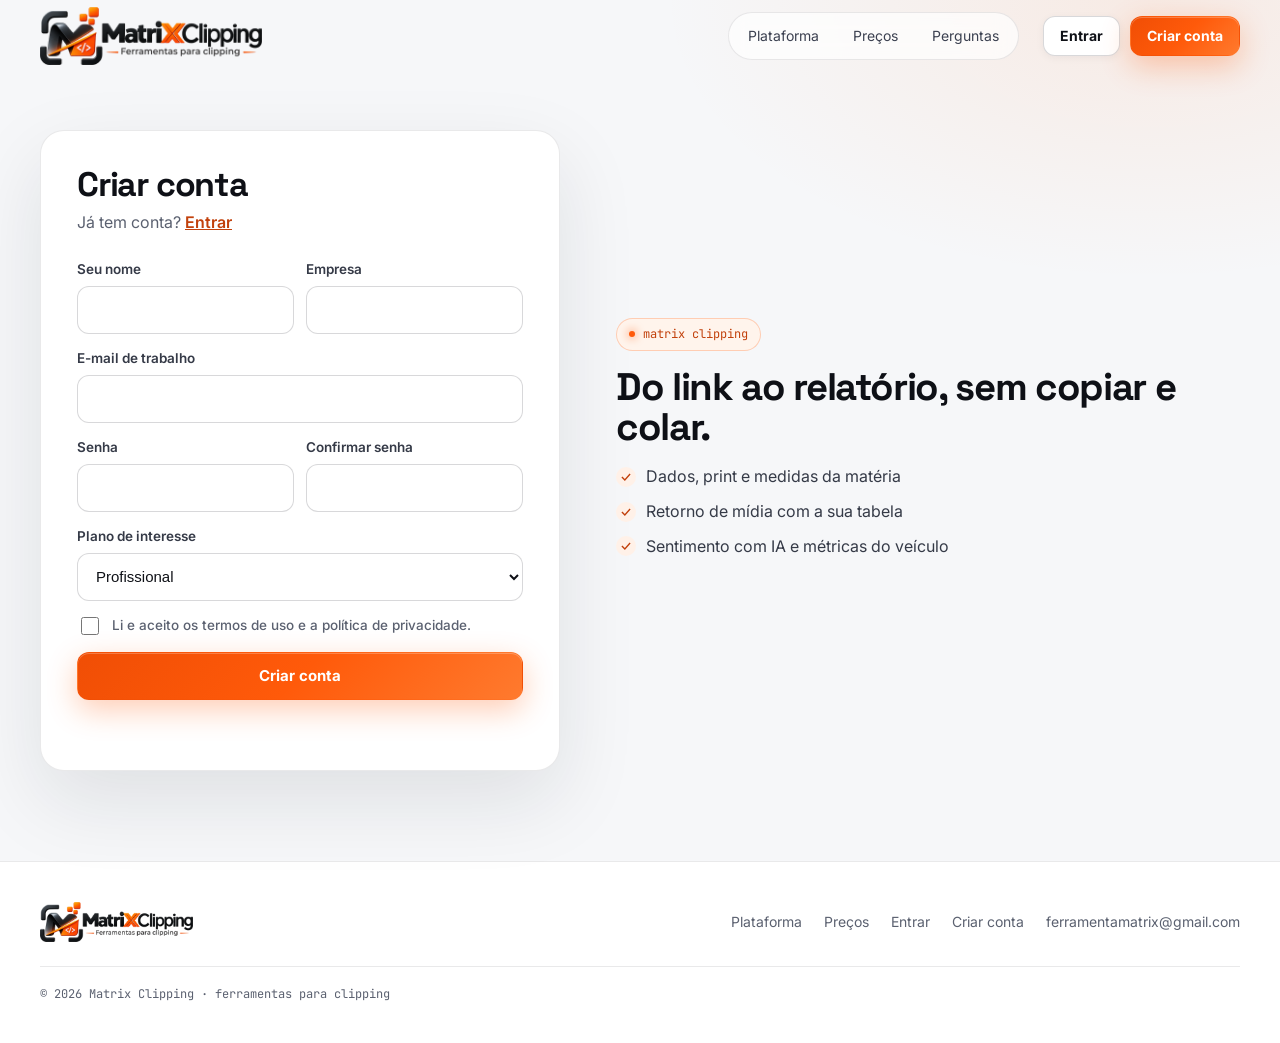
==== cadastro/index.html @ 1a12e732 "Add files via upload" ====
<!DOCTYPE html>
<html lang="pt-BR">
<head>
<meta charset="utf-8">
<meta name="viewport" content="width=device-width, initial-scale=1">
<title>Criar conta | Matrix Clipping</title>
<meta name="description" content="Crie sua conta na Matrix Clipping.">
<link rel="canonical" href="https://matrixclipping.com.br/cadastro/">
<meta name="theme-color" content="#ffffff">
<link rel="icon" href="../assets/img/favicon.ico" sizes="any">
<link rel="icon" href="../assets/img/favicon-32.png" type="image/png" sizes="32x32">
<link rel="apple-touch-icon" href="../assets/img/apple-touch-icon.png">
<meta property="og:type" content="website">
<meta property="og:locale" content="pt_BR">
<meta property="og:site_name" content="Matrix Clipping">
<meta property="og:title" content="Criar conta | Matrix Clipping">
<meta property="og:description" content="Crie sua conta na Matrix Clipping.">
<meta property="og:url" content="https://matrixclipping.com.br/cadastro/">
<meta property="og:image" content="https://matrixclipping.com.br/assets/img/icon-512.png">
<link rel="preconnect" href="https://fonts.googleapis.com">
<link rel="preconnect" href="https://fonts.gstatic.com" crossorigin>
<link href="https://fonts.googleapis.com/css2?family=Inter:wght@400;500;600;700&family=JetBrains+Mono:wght@400;700&family=Space+Grotesk:wght@400;500;700&display=swap" rel="stylesheet">
<link rel="stylesheet" href="../assets/css/main.css">
<meta name="robots" content="noindex">
</head>
<body class="auth-page">
<a class="skip-link" href="#conteudo">Ir para o conteúdo</a>
<header class="site-header">
  <div class="container header-inner">
    <a class="logo" href="../index.html" aria-label="Página inicial">
      <img src="../assets/img/logo.png" srcset="../assets/img/logo.png 1x, ../assets/img/logo@2x.png 2x" alt="Matrix Clipping, ferramentas para clipping" width="460" height="120">
    </a>
    <nav class="nav" aria-label="Principal">
      <a href="../index.html#plataforma">Plataforma</a>
      <a href="../precos/index.html">Preços</a>
      <a href="../index.html#perguntas">Perguntas</a>
    </nav>
    <div class="header-actions">
      <a class="btn btn-glass" href="../entrar/index.html">Entrar</a>
      <a class="btn btn-primary" href="../cadastro/index.html">Criar conta</a>
      <button class="menu-toggle" id="menuToggle" type="button" aria-label="Abrir menu" aria-expanded="false" aria-controls="mobileNav">
        <svg width="18" height="18" viewBox="0 0 20 20" aria-hidden="true"><path d="M3 5h14M3 10h14M3 15h14" stroke="currentColor" stroke-width="2" stroke-linecap="round"/></svg>
      </button>
    </div>
  </div>
  <nav class="mobile-nav" id="mobileNav" aria-label="Menu móvel" hidden>
    <a href="../index.html#plataforma">Plataforma</a>
    <a href="../precos/index.html">Preços</a>
    <a href="../index.html#perguntas">Perguntas</a>
    <a href="../entrar/index.html">Entrar</a>
  </nav>
</header>

<main id="conteudo" class="auth">
  <div class="container auth-grid">
    <section class="auth-card" aria-labelledby="cadTitle">
      <h1 id="cadTitle">Criar conta</h1>
      <p class="auth-sub">Já tem conta? <a href="../entrar/index.html">Entrar</a></p>
      <form class="form" id="signupForm" novalidate>
        <div class="form-row">
          <label>Seu nome<input name="nome" autocomplete="name" required></label>
          <label>Empresa<input name="empresa" autocomplete="organization" required></label>
        </div>
        <label>E-mail de trabalho<input name="email" type="email" autocomplete="email" required></label>
        <div class="form-row">
          <label>Senha<input name="senha" type="password" autocomplete="new-password" minlength="8" required></label>
          <label>Confirmar senha<input name="senha2" type="password" autocomplete="new-password" minlength="8" required></label>
        </div>
        <label>Plano de interesse
          <select name="plano">
            <option value="essencial">Essencial</option>
            <option value="profissional" selected>Profissional</option>
            <option value="agencia">Agência</option>
          </select>
        </label>
        <label class="check"><input type="checkbox" name="aceite" required> <span>Li e aceito os termos de uso e a política de privacidade.</span></label>
        <button class="btn btn-primary btn-block" type="submit">Criar conta</button>
        <p class="form-msg" id="signupMsg" role="status" aria-live="polite"></p>
      </form>
    </section>
    <aside class="auth-side">
      <span class="tag">matrix clipping</span>
      <h2>Do link ao relatório, sem copiar e colar.</h2>
      <ul class="ticks">
        <li><svg width="16" height="16" viewBox="0 0 24 24" fill="none" stroke="currentColor" stroke-width="2.4" aria-hidden="true"><path d="m5 12 5 5 9-10"/></svg> Dados, print e medidas da matéria</li>
        <li><svg width="16" height="16" viewBox="0 0 24 24" fill="none" stroke="currentColor" stroke-width="2.4" aria-hidden="true"><path d="m5 12 5 5 9-10"/></svg> Retorno de mídia com a sua tabela</li>
        <li><svg width="16" height="16" viewBox="0 0 24 24" fill="none" stroke="currentColor" stroke-width="2.4" aria-hidden="true"><path d="m5 12 5 5 9-10"/></svg> Sentimento com IA e métricas do veículo</li>
      </ul>
    </aside>
  </div>
</main>
<footer class="site-footer">
  <div class="container">
    <div class="footer-row">
      <a class="logo" href="../index.html" aria-label="Página inicial">
        <img src="../assets/img/logo.png" srcset="../assets/img/logo.png 1x, ../assets/img/logo@2x.png 2x" alt="Matrix Clipping, ferramentas para clipping" width="460" height="120">
      </a>
      <nav class="footer-links" aria-label="Rodapé">
        <a href="../index.html#plataforma">Plataforma</a>
        <a href="../precos/index.html">Preços</a>
        <a href="../entrar/index.html">Entrar</a>
        <a href="../cadastro/index.html">Criar conta</a>
        <a data-email href="#">ferramentamatrix@gmail.com</a>
      </nav>
    </div>
    <div class="copy">© <span data-year>2026</span> Matrix Clipping · ferramentas para clipping</div>
  </div>
</footer>
<script src="../assets/js/config.js"></script>
<script src="../assets/js/main.js"></script>
<script src="../assets/js/auth.js"></script>
</body>
</html>
---- assets/css/main.css ----
/* =========================================================
   MATRIX CLIPPING — ESTILO (v3: tecnológico, 3D, movimento)
   Cores da marca em :root.
   ========================================================= */

:root {
  --brand: #ff5a0a;                /* laranja do logo */
  --brand-2: #ff8a1f;
  --brand-ink: #c2410c;            /* laranja para texto pequeno (contraste) */
  --brand-glow: rgba(255, 90, 10, .30);
  --cyan: #38bdf8;
  --bg: #ffffff;
  --bg-2: #f6f7f9;
  --glass: rgba(15, 18, 30, .03);
  --glass-2: rgba(15, 18, 30, .06);
  --line: rgba(15, 18, 30, .09);
  --line-2: rgba(15, 18, 30, .16);
  --text: #0e1016;
  --muted: #5b6170;
  --ok: #059669;
  --bad: #dc2626;

  --r: 14px;
  --r-lg: 22px;
  --container: 1200px;

  --display: "Space Grotesk", Inter, system-ui, sans-serif;
  --body: Inter, system-ui, -apple-system, "Segoe UI", sans-serif;
  --mono: "JetBrains Mono", ui-monospace, SFMono-Regular, Menlo, Consolas, monospace;
}

*, *::before, *::after { box-sizing: border-box; }
html { scroll-behavior: smooth; scroll-padding-top: 76px; background: var(--bg); }
body { margin: 0; min-width: 320px; background: var(--bg); color: var(--text); font-family: var(--body); line-height: 1.55; -webkit-font-smoothing: antialiased; overflow-x: hidden; }
img, svg { display: block; max-width: 100%; }
a { color: inherit; }
button, input { font: inherit; }
button { cursor: pointer; }
.container { width: min(calc(100% - 40px), var(--container)); margin-inline: auto; }
.skip-link { position: absolute; left: 12px; top: -60px; z-index: 100; padding: 10px 14px; background: var(--brand); color: #fff; border-radius: 8px; }
.skip-link:focus { top: 12px; }
:focus-visible { outline: 2px solid var(--brand); outline-offset: 3px; }
.sr-only { position: absolute; width: 1px; height: 1px; overflow: hidden; clip: rect(0 0 0 0); white-space: nowrap; }

h1, h2, h3 { margin: 0; font-family: var(--display); letter-spacing: -.035em; line-height: 1.04; }
h2 { font-size: clamp(32px, 4vw, 52px); }
h3 { font-size: 20px; letter-spacing: -.02em; }
.grad { background: linear-gradient(90deg, #e8470a, var(--brand) 45%, var(--brand-2)); -webkit-background-clip: text; background-clip: text; color: transparent; }

.tag { display: inline-flex; align-items: center; gap: 8px; padding: 6px 12px; border: 1px solid rgba(255,90,10,.25); border-radius: 99px; background: #fff4ec; font-family: var(--mono); font-size: 12px; color: var(--brand-ink); }
.tag::before { content: ""; width: 6px; height: 6px; border-radius: 50%; background: var(--brand); box-shadow: 0 0 10px var(--brand); }

/* ---------- Botões ---------- */
.btn { position: relative; display: inline-flex; align-items: center; justify-content: center; gap: 8px; min-height: 48px; padding: 0 22px; border: 1px solid transparent; border-radius: 12px; font-weight: 700; font-size: 15px; text-decoration: none; white-space: nowrap; color: var(--text); transition: transform .2s, box-shadow .2s, background .2s; }
.btn:hover { transform: translateY(-2px); }
.btn-primary { color: #fff; background: linear-gradient(135deg, #f04e05, var(--brand) 50%, #ff7a2e); box-shadow: 0 10px 30px var(--brand-glow), inset 0 1px 0 rgba(255,255,255,.25); }
.btn-primary:hover { box-shadow: 0 14px 40px var(--brand-glow), inset 0 1px 0 rgba(255,255,255,.3); }
.btn-glass { background: #fff; border-color: var(--line-2); box-shadow: 0 2px 8px rgba(15,18,30,.05); }
.btn-glass:hover { border-color: var(--text); }
.btn-block { width: 100%; }

/* ---------- Cabeçalho ---------- */
.site-header { position: fixed; inset: 0 0 auto; z-index: 50; transition: background .3s, border-color .3s; border-bottom: 1px solid transparent; }
.site-header.scrolled { background: rgba(255, 255, 255, .82); backdrop-filter: blur(16px); border-color: var(--line); }
.header-inner { min-height: 72px; display: flex; align-items: center; gap: 24px; }
.logo { display: inline-flex; align-items: center; gap: 10px; text-decoration: none; }
.logo img { height: 58px; width: auto; }
.logo-text { font-family: var(--display); font-size: 19px; letter-spacing: -.03em; white-space: nowrap; }
.logo-text b { font-weight: 700; }
.logo-text span { font-weight: 400; color: var(--muted); }
.nav { display: flex; gap: 6px; margin-left: auto; padding: 5px; border: 1px solid var(--line); border-radius: 99px; background: rgba(255,255,255,.7); backdrop-filter: blur(10px); }
.nav a { padding: 7px 14px; border-radius: 99px; font-size: 14px; color: #3b4050; text-decoration: none; transition: background .2s, color .2s; }
.nav a:hover, .nav a[aria-current="page"] { background: var(--glass-2); color: var(--text); }
.header-actions { display: flex; gap: 10px; align-items: center; }
.header-actions .btn { min-height: 40px; padding: 0 16px; font-size: 14px; }
.menu-toggle { display: none; width: 42px; height: 42px; border: 1px solid var(--line-2); border-radius: 12px; background: #fff; color: var(--text); align-items: center; justify-content: center; }
.mobile-nav { display: none; }

/* ---------- Fundo animado ---------- */
.hero { position: relative; min-height: 100vh; padding: 128px 0 96px; overflow: hidden; isolation: isolate; }
#bgCanvas { position: absolute; inset: 0; z-index: -2; width: 100%; height: 100%; }
.glow { position: absolute; z-index: -3; border-radius: 50%; filter: blur(90px); opacity: .5; pointer-events: none; }
.glow-a { width: 520px; height: 520px; left: -120px; top: 10%; background: radial-gradient(circle, rgba(255,120,40,.35), transparent 70%); animation: drift 14s ease-in-out infinite alternate; }
.glow-b { width: 460px; height: 460px; right: -80px; top: 30%; background: radial-gradient(circle, rgba(56,189,248,.18), transparent 70%); animation: drift 18s ease-in-out infinite alternate-reverse; }
@keyframes drift { to { transform: translate(60px, -40px) scale(1.1); } }
.floor { position: absolute; z-index: -1; left: -50%; right: -50%; bottom: -40%; height: 80%; perspective: 600px; pointer-events: none; }
.floor::before { content: ""; position: absolute; inset: 0; transform: rotateX(72deg); transform-origin: bottom; background-image: linear-gradient(rgba(255,90,10,.22) 1px, transparent 1px), linear-gradient(90deg, rgba(255,90,10,.16) 1px, transparent 1px); background-size: 64px 64px; animation: floor 3.5s linear infinite; mask-image: linear-gradient(to top, #000 10%, transparent 75%); }
@keyframes floor { to { background-position: 0 64px; } }

/* ---------- Hero ---------- */
.hero-grid { display: grid; grid-template-columns: 1.08fr .92fr; gap: 56px; align-items: center; }
.pitch h1 { margin: 20px 0 18px; font-size: clamp(42px, 5.6vw, 76px); }
.pitch .sub { margin: 0 0 30px; max-width: 520px; color: var(--muted); font-size: 18px; }
.probe-form { position: relative; display: flex; gap: 8px; padding: 8px; border-radius: 18px; background: #fff; border: 1px solid var(--line-2); box-shadow: 0 24px 60px rgba(20,25,40,.12); }
.probe-form::before { content: ""; position: absolute; inset: -1px; z-index: -1; border-radius: 19px; padding: 1px; background: conic-gradient(from var(--a, 0deg), transparent 0 70%, var(--brand) 80%, transparent 90%); -webkit-mask: linear-gradient(#000 0 0) content-box, linear-gradient(#000 0 0); -webkit-mask-composite: xor; mask-composite: exclude; animation: spin 4s linear infinite; }
@property --a { syntax: "<angle>"; initial-value: 0deg; inherits: false; }
@keyframes spin { to { --a: 360deg; } }
.probe-form input { flex: 1; min-width: 0; min-height: 54px; padding: 0 14px; border: 0; background: transparent; color: var(--text); font-family: var(--mono); font-size: 15px; outline: none; }
.probe-form input::placeholder { color: #9096a3; }
.probe-form .btn { min-height: 54px; padding: 0 26px; font-size: 16px; }
.probe-meta { display: flex; flex-wrap: wrap; gap: 8px 18px; margin-top: 14px; font-size: 13.5px; color: var(--muted); }
.probe-meta button { padding: 0; border: 0; background: none; color: var(--brand-ink); font-weight: 600; text-decoration: underline; text-underline-offset: 3px; }
.stats { display: flex; flex-wrap: wrap; gap: 28px; margin-top: 34px; }
.stats div { font-family: var(--mono); font-size: 12px; color: var(--muted); }
.stats b { display: block; font-family: var(--display); font-size: 26px; color: var(--text); letter-spacing: -.02em; }
.demo-cta { display: none; flex-wrap: wrap; gap: 10px; margin-top: 18px; }
.demo-cta.show { display: flex; animation: rise .5s ease both; }

/* ---------- Painel 3D (scanner) ---------- */
.stage { position: relative; perspective: 1400px; }
.scanner { position: relative; transform-style: preserve-3d; transform: rotateY(14deg) rotateX(6deg); transition: transform .25s ease-out; border-radius: var(--r-lg); background: linear-gradient(160deg, #ffffff, #f6f7fa); border: 1px solid var(--line-2); box-shadow: 0 50px 110px rgba(20,25,40,.20), 0 10px 30px rgba(20,25,40,.08), -30px 30px 80px rgba(255,90,10,.14); }
.scanner::after { content: ""; position: absolute; inset: 0; border-radius: inherit; pointer-events: none; background: linear-gradient(115deg, rgba(255,255,255,.7), transparent 35%); opacity: .5; }
.scanner-bar { display: flex; align-items: center; gap: 12px; padding: 12px 16px; border-bottom: 1px solid var(--line); font-family: var(--mono); font-size: 12px; }
.dots { display: flex; gap: 6px; }
.dots i { width: 10px; height: 10px; border-radius: 50%; background: #dfe2e8; }
.dots i:first-child { background: var(--brand); }
.scanner-url { flex: 1; min-width: 0; padding: 6px 10px; border-radius: 8px; background: #f0f2f5; color: var(--muted); overflow: hidden; text-overflow: ellipsis; white-space: nowrap; }
.status { display: inline-flex; align-items: center; gap: 7px; color: var(--brand-ink); white-space: nowrap; }
.status .pulse { width: 8px; height: 8px; border-radius: 50%; background: var(--brand); box-shadow: 0 0 0 0 var(--brand-glow); animation: pulse 1.4s infinite; }
.status.done { color: var(--ok); }
.status.done .pulse { background: var(--ok); animation: none; box-shadow: 0 0 10px var(--ok); }
@keyframes pulse { 70% { box-shadow: 0 0 0 9px transparent; } 100% { box-shadow: 0 0 0 0 transparent; } }

.scanner-body { display: grid; grid-template-columns: 200px 1fr; gap: 18px; padding: 18px; transform-style: preserve-3d; }
.shot { position: relative; aspect-ratio: 3 / 4.2; border-radius: 10px; background: #f0f2f5; border: 1px solid var(--line); overflow: hidden; transform: translateZ(40px); box-shadow: 0 20px 40px rgba(20,25,40,.16); }
.shot-page { position: absolute; inset: 0; padding: 14px; opacity: 0; transition: opacity .6s; background: #ffffff; }
.shot.has-page .shot-page { opacity: 1; }
.shot-page i { display: block; height: 6px; margin-bottom: 6px; border-radius: 2px; background: #e2e4e9; }
.shot-page i.nav { height: 10px; background: #1b1d24; margin-bottom: 14px; }
.shot-page i.h { height: 10px; width: 92%; background: #1b1d24; }
.shot-page i.h2 { height: 10px; width: 70%; background: #1b1d24; margin-bottom: 12px; }
.shot-page i.img { height: 64px; background: linear-gradient(135deg, #d9d6cc, #c6c2b5); margin: 10px 0; }
.shot-page i.s { width: 75%; }
.shot-crop { position: absolute; left: 8px; right: 8px; top: 30px; bottom: 34px; border: 2px solid var(--brand); border-radius: 4px; box-shadow: 0 0 0 999px rgba(230,233,240,.6), 0 0 24px var(--brand-glow); opacity: 0; transform: scale(1.08); transition: opacity .4s, transform .5s cubic-bezier(.2,.8,.2,1); }
.shot.cropped .shot-crop { opacity: 1; transform: scale(1); }
.shot-crop span { position: absolute; right: -2px; bottom: -24px; padding: 3px 7px; border-radius: 4px; background: var(--brand); color: #fff; font-family: var(--mono); font-size: 10.5px; white-space: nowrap; }
.shot-beam { position: absolute; left: 0; right: 0; top: -20%; height: 18%; background: linear-gradient(to bottom, transparent, rgba(255,90,10,.18), rgba(255,110,30,.8) 50%, transparent 52%); filter: blur(.5px); animation: beam 2.2s ease-in-out infinite; }
.shot.scanning .shot-beam { animation-duration: .9s; }
.shot.cropped .shot-beam { display: none; }
@keyframes beam { 0% { top: -20%; } 100% { top: 105%; } }
.shot-wait { position: absolute; inset: 0; display: grid; place-content: center; justify-items: center; gap: 12px; font-family: var(--mono); font-size: 12px; color: var(--muted); }
.shot.has-page .shot-wait { display: none; }
.ring { width: 38px; height: 38px; border-radius: 50%; border: 2px solid rgba(15,18,30,.1); border-top-color: var(--brand); animation: turn 1s linear infinite; }
@keyframes turn { to { transform: rotate(360deg); } }

.data { margin: 0; display: grid; gap: 7px; align-content: start; transform: translateZ(20px); }
.row { display: grid; grid-template-columns: 112px 1fr; align-items: center; gap: 10px; min-height: 34px; padding: 6px 10px; border-radius: 9px; background: #f4f5f8; border: 1px solid transparent; transition: background .3s, border-color .3s; }
.row dt { font-family: var(--mono); font-size: 10.5px; letter-spacing: .04em; color: var(--muted); text-transform: uppercase; }
.row dd { margin: 0; min-width: 0; font-size: 13px; color: var(--text); overflow: hidden; }
.row.active { border-color: rgba(255,90,10,.55); background: #fff4ec; }
.row.filled dd { animation: rise .35s ease both; }
.row.tall dd { display: -webkit-box; -webkit-line-clamp: 2; -webkit-box-orient: vertical; line-height: 1.4; color: #4a5060; }
.row .val-strong { font-family: var(--display); font-weight: 700; font-size: 15px; }
.sk { display: block; height: 10px; width: 78%; border-radius: 4px; background: linear-gradient(90deg, rgba(15,18,30,.07) 25%, rgba(15,18,30,.15) 37%, rgba(15,18,30,.07) 63%); background-size: 400% 100%; animation: shimmer 1.6s ease infinite; }
.row:nth-child(2n) .sk { width: 58%; }
@keyframes shimmer { 0% { background-position: 100% 0; } 100% { background-position: 0 0; } }
.caret::after { content: "▍"; color: var(--brand); animation: blink .8s steps(1) infinite; }
@keyframes blink { 50% { opacity: 0; } }
.pill { display: inline-flex; align-items: center; gap: 6px; padding: 2px 9px; border-radius: 99px; font-family: var(--mono); font-size: 11.5px; font-weight: 700; text-transform: uppercase; }
.pill::before { content: ""; width: 6px; height: 6px; border-radius: 50%; background: currentColor; box-shadow: 0 0 8px currentColor; }
.pill.positivo { background: #e3f7ee; color: var(--ok); }
.pill.negativo { background: #fdecec; color: var(--bad); }
.pill.neutro { background: #eef0f3; color: #4b5563; }

.chip3d { position: absolute; z-index: 2; padding: 8px 12px; border-radius: 12px; border: 1px solid var(--line-2); background: rgba(255,255,255,.92); backdrop-filter: blur(10px); font-family: var(--mono); font-size: 12px; color: var(--text); box-shadow: 0 16px 40px rgba(20,25,40,.16); animation: bob 5s ease-in-out infinite; }
.chip3d b { color: var(--brand-ink); }
.chip-a { top: -18px; right: 8%; transform: translateZ(90px); }
.chip-b { bottom: 18%; left: -26px; transform: translateZ(110px); animation-delay: -1.5s; }
.chip-c { bottom: -16px; right: 18%; transform: translateZ(70px); animation-delay: -3s; }
@keyframes bob { 50% { translate: 0 -10px; } }
.demo-notice { margin: 18px 0 0; padding: 10px 14px; border-radius: 10px; border: 1px solid #ffd4bd; background: #fff4ec; color: #9a3412; font-size: 12.5px; }
.demo-notice[hidden] { display: none; }

@keyframes rise { from { opacity: 0; transform: translateY(8px); } to { opacity: 1; transform: none; } }

/* ---------- Seções ---------- */
.section { position: relative; padding: 110px 0; }
.section-head { display: flex; flex-wrap: wrap; align-items: end; justify-content: space-between; gap: 18px 40px; margin-bottom: 44px; }
.section-head h2 { margin-top: 14px; max-width: 680px; }
.section-head p { margin: 0; max-width: 380px; color: var(--muted); }

.reveal { opacity: 0; transform: translateY(26px); transition: opacity .7s ease, transform .7s cubic-bezier(.2,.8,.2,1); }
.reveal.in { opacity: 1; transform: none; }

/* Cartões com borda luminosa */
.cards { display: grid; grid-template-columns: repeat(4, 1fr); gap: 16px; }
.card { position: relative; padding: 26px 22px; border-radius: var(--r-lg); background: #fff; border: 1px solid var(--line); box-shadow: 0 10px 30px rgba(20,25,40,.05); overflow: hidden; transition: transform .3s, border-color .3s; }
.card:hover { transform: translateY(-6px); border-color: rgba(255,90,31,.5); }
.card::before { content: ""; position: absolute; inset: auto -40% -60% auto; width: 200px; height: 200px; border-radius: 50%; background: radial-gradient(circle, rgba(255,90,10,.14), transparent 70%); opacity: 0; transition: opacity .3s; }
.card:hover::before { opacity: 1; }
.card .ico { width: 44px; height: 44px; display: grid; place-items: center; border-radius: 12px; background: #fff4ec; border: 1px solid #ffd4bd; color: var(--brand-ink); margin-bottom: 18px; }
.card strong { display: block; font-family: var(--display); font-size: 19px; letter-spacing: -.02em; }
.card span { display: block; margin-top: 6px; color: var(--muted); font-size: 14px; }
.soon { margin-top: 18px; font-size: 14px; color: var(--muted); }
.soon b { color: var(--text); }

/* ---------- Preços ---------- */
.billing-toggle { display: inline-flex; padding: 4px; border: 1px solid var(--line-2); border-radius: 99px; background: var(--glass); }
.billing-toggle button { min-height: 38px; padding: 0 16px; border: 0; border-radius: 99px; background: transparent; color: var(--muted); font-weight: 700; font-size: 14px; }
.billing-toggle button[aria-pressed="true"] { background: var(--text); color: #fff; }
.billing-toggle .save { margin-left: 6px; color: var(--brand-ink); font-family: var(--mono); font-size: 12px; }
.billing-toggle button[aria-pressed="true"] .save { color: #ffb48a; }

.plans { display: grid; grid-template-columns: repeat(3, 1fr); gap: 18px; align-items: stretch; }
.plan { position: relative; display: flex; flex-direction: column; padding: 30px 26px; border-radius: var(--r-lg); background: #fff; border: 1px solid var(--line); box-shadow: 0 10px 30px rgba(20,25,40,.05); }
.plan.highlight { background: linear-gradient(170deg, #fff1e8, #ffffff 55%); border-color: transparent; box-shadow: 0 30px 80px rgba(255,90,10,.16); }
.plan.highlight::before { content: ""; position: absolute; inset: -1px; border-radius: inherit; padding: 1.5px; background: conic-gradient(from var(--a, 0deg), var(--brand), transparent 30%, var(--brand-2) 55%, transparent 80%, var(--brand)); -webkit-mask: linear-gradient(#000 0 0) content-box, linear-gradient(#000 0 0); -webkit-mask-composite: xor; mask-composite: exclude; animation: spin 6s linear infinite; pointer-events: none; }
.plan .badge { position: absolute; top: -12px; left: 26px; padding: 4px 10px; border-radius: 99px; background: var(--brand); color: #fff; font-family: var(--mono); font-size: 11px; font-weight: 700; text-transform: uppercase; box-shadow: 0 6px 20px var(--brand-glow); }
.plan .tagline { margin: 4px 0 20px; color: var(--muted); font-size: 14px; }
.price { display: flex; align-items: baseline; gap: 4px; }
.price strong { font-family: var(--display); font-size: 50px; letter-spacing: -.045em; }
.price span { color: var(--muted); font-size: 14px; }
.price-sub { min-height: 20px; margin: 2px 0 18px; color: var(--muted); font-size: 12.5px; }
.plan-facts { display: flex; gap: 22px; padding: 14px 0; margin-bottom: 18px; border-top: 1px solid var(--line); border-bottom: 1px solid var(--line); font-family: var(--mono); }
.plan-facts small { display: block; color: var(--muted); font-size: 10.5px; text-transform: uppercase; }
.plan-facts b { font-size: 17px; }
.plan ul { margin: 0 0 24px; padding: 0; list-style: none; display: grid; gap: 9px; font-size: 14.5px; color: #353a47; }
.plan li { display: flex; gap: 10px; }
.plan li::before { content: "✓"; color: var(--brand-ink); font-weight: 800; }
.plan .btn { margin-top: auto; }
.plan .btn-dark { background: var(--text); color: #fff; }
.plan .extra { margin: 12px 0 0; text-align: center; color: var(--muted); font-size: 11.5px; font-family: var(--mono); }
.trial-band { margin-top: 18px; display: flex; flex-wrap: wrap; align-items: center; justify-content: space-between; gap: 12px; padding: 18px 22px; border-radius: var(--r); border: 1px dashed rgba(255,90,10,.45); background: #fff8f3; }
.trial-band b { font-family: var(--display); }
.trial-band .btn { min-height: 42px; }

.table-wrap { overflow-x: auto; border-radius: var(--r-lg); border: 1px solid var(--line); background: #fff; }
.compare-table { width: 100%; min-width: 640px; border-collapse: collapse; font-size: 14.5px; }
.compare-table th, .compare-table td { padding: 13px 18px; border-bottom: 1px solid var(--line); text-align: center; }
.compare-table th:first-child, .compare-table td:first-child { text-align: left; }
.compare-table thead th { font-family: var(--display); font-size: 17px; }
.compare-table thead th.hl { color: var(--brand-ink); }
.compare-table tr.group td { background: var(--bg-2); font-family: var(--mono); font-size: 11.5px; color: var(--muted); text-transform: uppercase; }
.yes { color: var(--brand-ink); font-weight: 800; }
.no { color: #c3c7cf; }

/* ---------- FAQ ---------- */
.faq { display: grid; gap: 10px; }
.faq details { border-radius: var(--r); border: 1px solid var(--line); background: #fff; transition: border-color .2s; }
.faq details[open] { border-color: rgba(255,90,10,.45); }
.faq summary { list-style: none; cursor: pointer; display: flex; justify-content: space-between; gap: 16px; padding: 18px 22px; font-weight: 700; font-size: 16px; }
.faq summary::-webkit-details-marker { display: none; }
.faq summary::after { content: "+"; font-family: var(--mono); color: var(--brand-ink); transition: transform .2s; }
.faq details[open] summary::after { transform: rotate(45deg); }
.faq details p { margin: 0; padding: 0 22px 18px; color: var(--muted); }

/* ---------- Rodapé ---------- */
.site-footer { border-top: 1px solid var(--line); padding: 40px 0; }
.footer-row { display: flex; flex-wrap: wrap; align-items: center; justify-content: space-between; gap: 16px 32px; }
.footer-links { display: flex; flex-wrap: wrap; gap: 8px 22px; }
.footer-links a { color: var(--muted); text-decoration: none; font-size: 14px; }
.footer-links a:hover { color: var(--text); }
.copy { margin-top: 24px; padding-top: 18px; border-top: 1px solid var(--line); font-size: 12px; color: var(--muted); font-family: var(--mono); }

/* ---------- Páginas internas ---------- */
.page-hero { position: relative; padding: 150px 0 40px; overflow: hidden; isolation: isolate; }
.page-hero h1 { margin-top: 16px; font-size: clamp(36px, 5vw, 60px); }
.page-hero p { margin: 14px 0 0; color: var(--muted); max-width: 560px; }
.access { max-width: 480px; margin: 0 auto; padding: 36px; border-radius: var(--r-lg); border: 1px solid var(--line-2); background: #fff; box-shadow: 0 30px 80px rgba(20,25,40,.10); text-align: center; }
.access p { color: var(--muted); }
.access .btn { margin-top: 10px; }

/* ---------- Responsivo ---------- */
@media (max-width: 1040px) {
  .hero-grid { grid-template-columns: 1fr; gap: 64px; }
  .pitch { order: -1; }
  .scanner { transform: rotateX(8deg); }
  .cards { grid-template-columns: 1fr 1fr; }
  .plans { grid-template-columns: 1fr; max-width: 520px; }
}
@media (max-width: 820px) {
  .nav, .header-actions .btn-glass { display: none; }
  .menu-toggle { display: inline-flex; }
  .header-actions { margin-left: auto; }
  .site-header { background: rgba(255, 255, 255, .88); backdrop-filter: blur(16px); }
  .mobile-nav { display: grid; padding: 4px 20px 16px; border-top: 1px solid var(--line); }
  .mobile-nav[hidden] { display: none; }
  .mobile-nav a { padding: 12px 0; color: var(--text); text-decoration: none; border-bottom: 1px solid var(--line); }
}
@media (max-width: 620px) {
  .hero { padding: 104px 0 72px; min-height: 0; }
  .probe-form { flex-direction: column; }
  .scanner-body { grid-template-columns: 1fr; }
  .shot { max-width: 220px; width: 100%; margin: 0 auto 20px; }
  .row { grid-template-columns: 96px 1fr; }
  .chip-b { left: -6px; }
  .cards { grid-template-columns: 1fr; }
  .section { padding: 80px 0; }
  .header-actions .btn-primary { padding: 0 12px; font-size: 13px; }
  .logo-text { font-size: 17px; }
}
@media (prefers-reduced-motion: reduce) {
  html { scroll-behavior: auto; }
  *, *::before, *::after { animation: none !important; transition: none !important; }
  .reveal { opacity: 1; transform: none; }
}

/* Celular: painel sem inclinação para caber na tela */
@media (max-width: 620px) {
  .stage { perspective: none; }
  .scanner, .scanner-body, .shot, .data { transform: none !important; }
  .chip-b, .chip-c { display: none; }
  .chip-a { top: -16px; right: auto; left: 70px; }
  .scanner-bar { flex-wrap: wrap; }
  .scanner-url { order: 3; flex-basis: 100%; }
  .status { margin-left: auto; }
}


/* Tema claro: logo e seções */
.site-footer .logo img { height: 40px; }
.section-alt { background: var(--bg-2); }
@media (max-width: 620px) { .logo img { height: 42px; } }

/* =========================================================
   v4 — destaques, métricas do veículo, cadastro/login, processar
   ========================================================= */

/* Destaques do topo */
.highlights { display: flex; flex-wrap: wrap; gap: 10px 22px; margin: 22px 0 0; padding: 0; list-style: none; }
.highlights li { display: inline-flex; align-items: center; gap: 8px; font-size: 14.5px; font-weight: 600; color: #353a47; }
.highlights svg, .ticks svg { flex: 0 0 auto; padding: 3px; width: 20px; height: 20px; border-radius: 50%; background: #fff1e8; color: var(--brand-ink); }
.demo-caption { display: flex; align-items: center; justify-content: center; gap: 8px; margin: 26px 0 0; font-family: var(--mono); font-size: 12px; color: var(--muted); }
.live-dot { width: 8px; height: 8px; border-radius: 50%; background: var(--brand); box-shadow: 0 0 0 0 var(--brand-glow); animation: pulse 1.4s infinite; }

/* Bloco "plataforma" */
.block-title { margin: 0 0 16px; font-size: 22px; }
.ticks { margin: 18px 0 24px; padding: 0; list-style: none; display: grid; gap: 10px; }
.ticks li { display: flex; align-items: center; gap: 10px; color: #353a47; }

.vehicle { display: grid; grid-template-columns: .9fr 1.1fr; gap: 40px; align-items: center; margin-top: 56px; padding: 36px; border-radius: 28px; background: #fff; border: 1px solid var(--line); box-shadow: 0 20px 60px rgba(20,25,40,.06); }
.vehicle-copy p { margin: 12px 0 0; color: var(--muted); }
.vehicle-card { position: relative; padding: 20px; border-radius: 20px; background: linear-gradient(160deg, #fbfbfd, #f2f4f7); border: 1px solid var(--line); overflow: hidden; }
.vehicle-card.inline { padding: 14px; }
.vehicle-top { display: flex; justify-content: space-between; align-items: center; gap: 12px; margin-bottom: 16px; }
.vehicle-top b { display: block; font-family: var(--display); font-size: 18px; }
.vehicle-top small { color: var(--muted); font-family: var(--mono); font-size: 12px; }
.pro { display: inline-flex; align-items: center; gap: 6px; padding: 4px 10px; border-radius: 99px; background: var(--text); color: #fff; font-family: var(--mono); font-size: 11px; font-weight: 700; vertical-align: middle; }
.pro svg { width: 13px; height: 13px; }
.metrics { display: grid; grid-template-columns: repeat(4, 1fr); gap: 10px; }
.metric { padding: 12px; border-radius: 12px; background: #fff; border: 1px solid var(--line); }
.metric small { display: block; font-size: 11px; color: var(--muted); line-height: 1.3; }
.metric b { display: block; margin-top: 6px; font-family: var(--display); font-size: 18px; letter-spacing: -.02em; }
.metrics.locked .metric b { filter: blur(6px); user-select: none; }
.lock-overlay { position: absolute; inset: 0; display: grid; place-content: center; justify-items: center; gap: 6px; text-align: center; padding: 20px; background: linear-gradient(180deg, rgba(255,255,255,.25), rgba(255,255,255,.75)); }
.lock-overlay span { display: grid; place-items: center; width: 44px; height: 44px; border-radius: 50%; background: var(--text); color: #fff; box-shadow: 0 10px 30px rgba(20,25,40,.25); }
.lock-overlay strong { font-family: var(--display); font-size: 16px; }
.lock-overlay small { font-family: var(--mono); font-size: 11px; color: var(--muted); }

.delivery { display: grid; grid-template-columns: repeat(4, 1fr); gap: 1px; margin-top: 28px; border-radius: 18px; overflow: hidden; background: var(--line); border: 1px solid var(--line); }
.delivery div { padding: 18px 20px; background: #fff; }
.delivery b { display: block; font-family: var(--display); font-size: 16px; }
.delivery span { color: var(--muted); font-size: 13.5px; }

/* Formulários (cadastro/login) */
.auth { padding: 130px 0 90px; min-height: 80vh; background: radial-gradient(700px 400px at 90% 0%, rgba(255,120,40,.10), transparent 70%), var(--bg-2); }
.auth-grid { display: grid; grid-template-columns: minmax(0, 520px) minmax(0, 1fr); gap: 56px; align-items: center; }
.auth-card { padding: 36px; border-radius: 24px; background: #fff; border: 1px solid var(--line); box-shadow: 0 30px 80px rgba(20,25,40,.10); }
.auth-card h1 { font-size: 34px; }
.auth-sub { margin: 8px 0 24px; color: var(--muted); }
.auth-sub a, .form-line a { color: var(--brand-ink); font-weight: 600; }
.auth-side h2 { margin-top: 16px; font-size: clamp(28px, 3vw, 40px); }
.form { display: grid; gap: 14px; }
.form-row { display: grid; grid-template-columns: 1fr 1fr; gap: 12px; }
.form label { display: grid; gap: 6px; font-size: 13.5px; font-weight: 600; color: #353a47; }
.form input:not([type="checkbox"]), .form select, .app-form input {
  min-height: 48px; padding: 0 14px; border-radius: 12px; border: 1px solid var(--line-2); background: #fff; color: var(--text); font-size: 15px; font-weight: 400;
}
.form input:focus, .form select:focus, .app-form input:focus { outline: none; border-color: var(--brand); box-shadow: 0 0 0 4px rgba(255,90,10,.14); }
.form .check { display: flex; align-items: flex-start; gap: 10px; font-weight: 500; color: var(--muted); }
.form .check input { width: 18px; height: 18px; margin-top: 2px; accent-color: var(--brand); }
.form-line { display: flex; justify-content: space-between; align-items: center; gap: 12px; font-size: 13.5px; }
.form-line .check { margin: 0; }
.form-msg { min-height: 20px; margin: 0; font-size: 14px; }
.form-msg.ok { color: var(--ok); }
.form-msg.err { color: var(--bad); }

/* Página "Processar" */
.app { padding: 120px 0 90px; background: var(--bg-2); min-height: 90vh; }
.app-head { display: flex; flex-wrap: wrap; align-items: end; justify-content: space-between; gap: 12px; margin-bottom: 22px; }
.app-head h1 { margin-top: 12px; font-size: clamp(30px, 3.4vw, 42px); }
.mode-badge { padding: 7px 12px; border-radius: 99px; background: #fff4ec; border: 1px solid #ffd4bd; color: #9a3412; font-family: var(--mono); font-size: 12px; font-weight: 700; }
.mode-badge.live { background: #e3f7ee; border-color: #a7e3c8; color: var(--ok); }
.app-form { display: flex; flex-wrap: wrap; gap: 12px; align-items: end; padding: 18px; border-radius: 20px; background: #fff; border: 1px solid var(--line); box-shadow: 0 14px 40px rgba(20,25,40,.06); }
.app-form label { display: grid; gap: 6px; font-size: 13px; font-weight: 600; color: #353a47; min-width: 220px; }
.app-form label.grow { flex: 1 1 380px; }
.app-form .opt { font-weight: 400; color: var(--muted); }
.app-form .btn { min-height: 48px; }
.demo-banner { margin-top: 16px; padding: 14px 18px; border-radius: 14px; background: #fff4ec; border: 1px solid #ffd4bd; color: #7c2d12; font-size: 14px; }
.demo-banner[hidden] { display: none; }
.app-grid { display: grid; grid-template-columns: 280px 1fr; gap: 20px; margin-top: 20px; align-items: start; }
.pipeline, .result-panel { border-radius: 20px; background: #fff; border: 1px solid var(--line); box-shadow: 0 14px 40px rgba(20,25,40,.05); }
.pipeline { padding: 20px; position: sticky; top: 96px; }
.pipeline h2 { font-size: 17px; margin-bottom: 14px; }
.steps { margin: 0; padding: 0; list-style: none; display: grid; gap: 4px; }
.steps li { display: grid; grid-template-columns: 22px 1fr auto; align-items: center; gap: 10px; padding: 9px 8px; border-radius: 10px; color: var(--muted); font-size: 14px; }
.steps li b { font-weight: 600; }
.steps .t { font-family: var(--mono); font-size: 11px; }
.steps .st { width: 18px; height: 18px; border-radius: 50%; border: 2px solid var(--line-2); }
.steps li.run { background: #fff4ec; color: var(--text); }
.steps li.run .st { border-color: rgba(255,90,10,.25); border-top-color: var(--brand); animation: turn .8s linear infinite; }
.steps li.ok { color: var(--text); }
.steps li.ok .st { border-color: var(--ok); background: var(--ok) url("data:image/svg+xml,%3Csvg xmlns='http://www.w3.org/2000/svg' viewBox='0 0 24 24' fill='none' stroke='white' stroke-width='3.5'%3E%3Cpath d='m5 12 5 5 9-10'/%3E%3C/svg%3E") center/11px no-repeat; }
.steps li.err .st { border-color: var(--bad); background: var(--bad); }
.job-meta { margin-top: 14px; padding-top: 14px; border-top: 1px solid var(--line); font-family: var(--mono); font-size: 11.5px; color: var(--muted); word-break: break-all; }
.job-meta:empty { display: none; }
.result-panel { padding: 26px; min-height: 420px; }
.empty { display: grid; place-content: center; justify-items: center; gap: 14px; min-height: 360px; color: var(--muted); text-align: center; }
.empty[hidden], .result-content[hidden] { display: none; }
.result-content { animation: rise .45s ease both; }
.res-head { display: flex; justify-content: space-between; align-items: flex-start; gap: 16px; padding-bottom: 18px; border-bottom: 1px solid var(--line); }
.res-head small { font-family: var(--mono); font-size: 12px; color: var(--brand-ink); }
.res-head h2 { margin: 6px 0; font-size: clamp(22px, 2.4vw, 30px); line-height: 1.15; }
.res-head .meta { margin: 0; color: var(--muted); font-size: 14px; }
.res-grid { display: grid; grid-template-columns: 200px 1fr; gap: 20px; margin-top: 20px; }
.res-shot { margin: 0; }
.shot-mini { position: relative; aspect-ratio: 3/4; padding: 14px; border-radius: 10px; background: #fff; border: 2px solid var(--brand); box-shadow: 0 10px 30px rgba(255,90,10,.15); }
.shot-mini i { display: block; height: 6px; margin-bottom: 6px; border-radius: 2px; background: #e2e4e9; }
.shot-mini i.nav { height: 9px; background: #1b1d24; margin-bottom: 12px; }
.shot-mini i.h, .shot-mini i.h2 { height: 9px; background: #1b1d24; }
.shot-mini i.h2 { width: 70%; margin-bottom: 10px; }
.shot-mini i.img { height: 56px; background: linear-gradient(135deg, #e6e3da, #d3cfc3); margin: 8px 0; }
.shot-mini i.s { width: 70%; }
.res-shot figcaption { margin-top: 8px; font-family: var(--mono); font-size: 11.5px; color: var(--muted); text-align: center; }
.res-kpis { display: grid; grid-template-columns: 1fr 1fr; gap: 12px; align-content: start; }
.res-kpis .kpi { padding: 16px; border-radius: 14px; background: var(--bg-2); border: 1px solid var(--line); }
.res-kpis small { display: block; font-family: var(--mono); font-size: 11px; color: var(--muted); text-transform: uppercase; }
.res-kpis b { display: block; margin-top: 6px; font-family: var(--display); font-size: 20px; letter-spacing: -.02em; }
.res-block { margin-top: 22px; }
.res-block h3 { margin-bottom: 8px; font-size: 16px; display: flex; align-items: center; gap: 10px; }
.res-block p { margin: 0; color: #353a47; line-height: 1.7; }
.res-actions { display: flex; flex-wrap: wrap; gap: 10px; margin-top: 24px; padding-top: 20px; border-top: 1px solid var(--line); }
.res-actions .btn { min-height: 42px; font-size: 14px; }
.btn[disabled] { opacity: .5; cursor: not-allowed; transform: none; }

@media (max-width: 1040px) {
  .vehicle, .auth-grid { grid-template-columns: 1fr; }
  .auth-side { display: none; }
  .app-grid { grid-template-columns: 1fr; }
  .pipeline { position: static; }
  .delivery { grid-template-columns: 1fr 1fr; }
}
@media (max-width: 620px) {
  .metrics { grid-template-columns: 1fr 1fr; }
  .vehicle { padding: 22px; }
  .form-row, .res-grid, .res-kpis { grid-template-columns: 1fr; }
  .res-shot { max-width: 200px; }
  .delivery { grid-template-columns: 1fr; }
  .auth-card { padding: 24px; }
  .result-panel { padding: 18px; }
}

/* Ajustes finais */
.form label, .app-form label { min-width: 0; }
.form input:not([type="checkbox"]), .form select, .app-form input { width: 100%; min-width: 0; }
.lock-overlay { background: radial-gradient(ellipse at center, rgba(255,255,255,.92) 0%, rgba(255,255,255,.7) 55%, rgba(255,255,255,.35) 100%); }
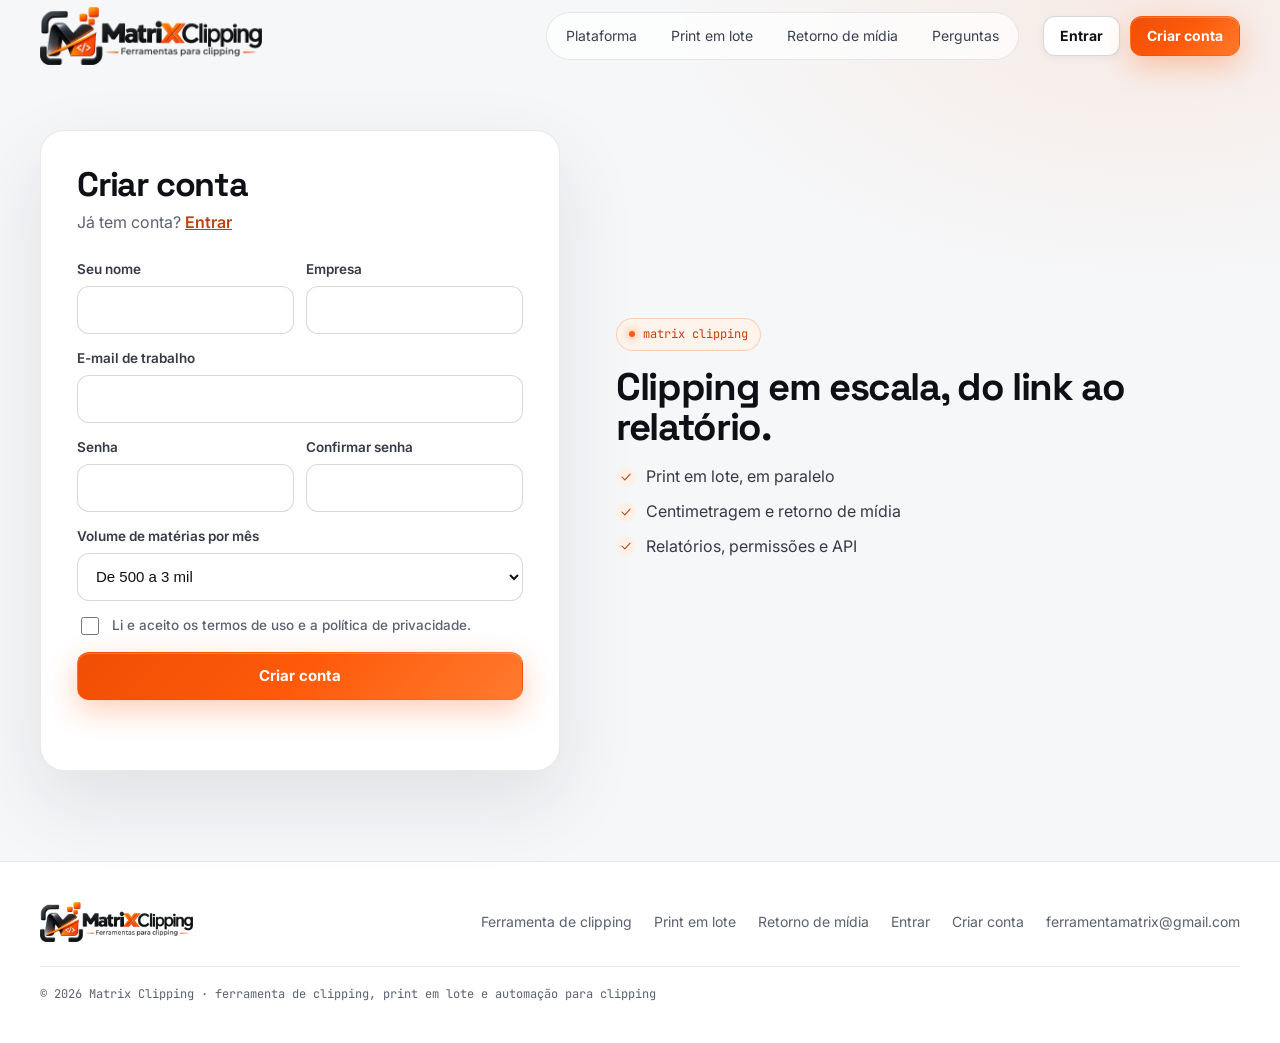
==== commit 5349050c: "Add files via upload" ====
--- a/cadastro/index.html
+++ b/cadastro/index.html
@@ -17,6 +17,7 @@
 <meta property="og:description" content="Crie sua conta na Matrix Clipping.">
 <meta property="og:url" content="https://matrixclipping.com.br/cadastro/">
 <meta property="og:image" content="https://matrixclipping.com.br/assets/img/icon-512.png">
+<meta name="twitter:card" content="summary">
 <link rel="preconnect" href="https://fonts.googleapis.com">
 <link rel="preconnect" href="https://fonts.gstatic.com" crossorigin>
 <link href="https://fonts.googleapis.com/css2?family=Inter:wght@400;500;600;700&family=JetBrains+Mono:wght@400;700&family=Space+Grotesk:wght@400;500;700&display=swap" rel="stylesheet">
@@ -28,11 +29,12 @@
 <header class="site-header">
   <div class="container header-inner">
     <a class="logo" href="../index.html" aria-label="Página inicial">
-      <img src="../assets/img/logo.png" srcset="../assets/img/logo.png 1x, ../assets/img/logo@2x.png 2x" alt="Matrix Clipping, ferramentas para clipping" width="460" height="120">
+      <img src="../assets/img/logo.png" srcset="../assets/img/logo.png 1x, ../assets/img/logo@2x.png 2x" alt="Matrix Clipping, ferramenta de clipping" width="460" height="120">
     </a>
     <nav class="nav" aria-label="Principal">
-      <a href="../index.html#plataforma">Plataforma</a>
-      <a href="../precos/index.html">Preços</a>
+      <a href="../plataforma/index.html">Plataforma</a>
+      <a href="../print-em-lote/index.html">Print em lote</a>
+      <a href="../index.html#retorno">Retorno de mídia</a>
       <a href="../index.html#perguntas">Perguntas</a>
     </nav>
     <div class="header-actions">
@@ -44,8 +46,9 @@
     </div>
   </div>
   <nav class="mobile-nav" id="mobileNav" aria-label="Menu móvel" hidden>
-    <a href="../index.html#plataforma">Plataforma</a>
-    <a href="../precos/index.html">Preços</a>
+    <a href="../plataforma/index.html">Plataforma</a>
+    <a href="../print-em-lote/index.html">Print em lote</a>
+    <a href="../index.html#retorno">Retorno de mídia</a>
     <a href="../index.html#perguntas">Perguntas</a>
     <a href="../entrar/index.html">Entrar</a>
   </nav>
@@ -66,11 +69,12 @@
           <label>Senha<input name="senha" type="password" autocomplete="new-password" minlength="8" required></label>
           <label>Confirmar senha<input name="senha2" type="password" autocomplete="new-password" minlength="8" required></label>
         </div>
-        <label>Plano de interesse
-          <select name="plano">
-            <option value="essencial">Essencial</option>
-            <option value="profissional" selected>Profissional</option>
-            <option value="agencia">Agência</option>
+        <label>Volume de matérias por mês
+          <select name="volume">
+            <option value="ate-500">Até 500</option>
+            <option value="500-3000" selected>De 500 a 3 mil</option>
+            <option value="3000-12000">De 3 mil a 12 mil</option>
+            <option value="12000+">Mais de 12 mil</option>
           </select>
         </label>
         <label class="check"><input type="checkbox" name="aceite" required> <span>Li e aceito os termos de uso e a política de privacidade.</span></label>
@@ -80,11 +84,11 @@
     </section>
     <aside class="auth-side">
       <span class="tag">matrix clipping</span>
-      <h2>Do link ao relatório, sem copiar e colar.</h2>
+      <h2>Clipping em escala, do link ao relatório.</h2>
       <ul class="ticks">
-        <li><svg width="16" height="16" viewBox="0 0 24 24" fill="none" stroke="currentColor" stroke-width="2.4" aria-hidden="true"><path d="m5 12 5 5 9-10"/></svg> Dados, print e medidas da matéria</li>
-        <li><svg width="16" height="16" viewBox="0 0 24 24" fill="none" stroke="currentColor" stroke-width="2.4" aria-hidden="true"><path d="m5 12 5 5 9-10"/></svg> Retorno de mídia com a sua tabela</li>
-        <li><svg width="16" height="16" viewBox="0 0 24 24" fill="none" stroke="currentColor" stroke-width="2.4" aria-hidden="true"><path d="m5 12 5 5 9-10"/></svg> Sentimento com IA e métricas do veículo</li>
+        <li><svg width="16" height="16" viewBox="0 0 24 24" fill="none" stroke="currentColor" stroke-width="1.8" stroke-linecap="round" stroke-linejoin="round" aria-hidden="true"><path d="m5 12 5 5 9-10"/></svg> Print em lote, em paralelo</li>
+        <li><svg width="16" height="16" viewBox="0 0 24 24" fill="none" stroke="currentColor" stroke-width="1.8" stroke-linecap="round" stroke-linejoin="round" aria-hidden="true"><path d="m5 12 5 5 9-10"/></svg> Centimetragem e retorno de mídia</li>
+        <li><svg width="16" height="16" viewBox="0 0 24 24" fill="none" stroke="currentColor" stroke-width="1.8" stroke-linecap="round" stroke-linejoin="round" aria-hidden="true"><path d="m5 12 5 5 9-10"/></svg> Relatórios, permissões e API</li>
       </ul>
     </aside>
   </div>
@@ -93,17 +97,18 @@
   <div class="container">
     <div class="footer-row">
       <a class="logo" href="../index.html" aria-label="Página inicial">
-        <img src="../assets/img/logo.png" srcset="../assets/img/logo.png 1x, ../assets/img/logo@2x.png 2x" alt="Matrix Clipping, ferramentas para clipping" width="460" height="120">
+        <img src="../assets/img/logo.png" srcset="../assets/img/logo.png 1x, ../assets/img/logo@2x.png 2x" alt="Matrix Clipping, ferramenta de clipping" width="460" height="120">
       </a>
       <nav class="footer-links" aria-label="Rodapé">
-        <a href="../index.html#plataforma">Plataforma</a>
-        <a href="../precos/index.html">Preços</a>
+        <a href="../plataforma/index.html">Ferramenta de clipping</a>
+        <a href="../print-em-lote/index.html">Print em lote</a>
+        <a href="../index.html#retorno">Retorno de mídia</a>
         <a href="../entrar/index.html">Entrar</a>
         <a href="../cadastro/index.html">Criar conta</a>
         <a data-email href="#">ferramentamatrix@gmail.com</a>
       </nav>
     </div>
-    <div class="copy">© <span data-year>2026</span> Matrix Clipping · ferramentas para clipping</div>
+    <div class="copy">© <span data-year>2026</span> Matrix Clipping · ferramenta de clipping, print em lote e automação para clipping</div>
   </div>
 </footer>
 <script src="../assets/js/config.js"></script>
--- a/assets/css/main.css
+++ b/assets/css/main.css
@@ -195,42 +195,9 @@
 .soon b { color: var(--text); }
 
 /* ---------- Preços ---------- */
-.billing-toggle { display: inline-flex; padding: 4px; border: 1px solid var(--line-2); border-radius: 99px; background: var(--glass); }
-.billing-toggle button { min-height: 38px; padding: 0 16px; border: 0; border-radius: 99px; background: transparent; color: var(--muted); font-weight: 700; font-size: 14px; }
-.billing-toggle button[aria-pressed="true"] { background: var(--text); color: #fff; }
-.billing-toggle .save { margin-left: 6px; color: var(--brand-ink); font-family: var(--mono); font-size: 12px; }
-.billing-toggle button[aria-pressed="true"] .save { color: #ffb48a; }
-
-.plans { display: grid; grid-template-columns: repeat(3, 1fr); gap: 18px; align-items: stretch; }
-.plan { position: relative; display: flex; flex-direction: column; padding: 30px 26px; border-radius: var(--r-lg); background: #fff; border: 1px solid var(--line); box-shadow: 0 10px 30px rgba(20,25,40,.05); }
-.plan.highlight { background: linear-gradient(170deg, #fff1e8, #ffffff 55%); border-color: transparent; box-shadow: 0 30px 80px rgba(255,90,10,.16); }
-.plan.highlight::before { content: ""; position: absolute; inset: -1px; border-radius: inherit; padding: 1.5px; background: conic-gradient(from var(--a, 0deg), var(--brand), transparent 30%, var(--brand-2) 55%, transparent 80%, var(--brand)); -webkit-mask: linear-gradient(#000 0 0) content-box, linear-gradient(#000 0 0); -webkit-mask-composite: xor; mask-composite: exclude; animation: spin 6s linear infinite; pointer-events: none; }
-.plan .badge { position: absolute; top: -12px; left: 26px; padding: 4px 10px; border-radius: 99px; background: var(--brand); color: #fff; font-family: var(--mono); font-size: 11px; font-weight: 700; text-transform: uppercase; box-shadow: 0 6px 20px var(--brand-glow); }
-.plan .tagline { margin: 4px 0 20px; color: var(--muted); font-size: 14px; }
-.price { display: flex; align-items: baseline; gap: 4px; }
-.price strong { font-family: var(--display); font-size: 50px; letter-spacing: -.045em; }
-.price span { color: var(--muted); font-size: 14px; }
-.price-sub { min-height: 20px; margin: 2px 0 18px; color: var(--muted); font-size: 12.5px; }
-.plan-facts { display: flex; gap: 22px; padding: 14px 0; margin-bottom: 18px; border-top: 1px solid var(--line); border-bottom: 1px solid var(--line); font-family: var(--mono); }
-.plan-facts small { display: block; color: var(--muted); font-size: 10.5px; text-transform: uppercase; }
-.plan-facts b { font-size: 17px; }
-.plan ul { margin: 0 0 24px; padding: 0; list-style: none; display: grid; gap: 9px; font-size: 14.5px; color: #353a47; }
-.plan li { display: flex; gap: 10px; }
-.plan li::before { content: "✓"; color: var(--brand-ink); font-weight: 800; }
-.plan .btn { margin-top: auto; }
-.plan .btn-dark { background: var(--text); color: #fff; }
-.plan .extra { margin: 12px 0 0; text-align: center; color: var(--muted); font-size: 11.5px; font-family: var(--mono); }
-.trial-band { margin-top: 18px; display: flex; flex-wrap: wrap; align-items: center; justify-content: space-between; gap: 12px; padding: 18px 22px; border-radius: var(--r); border: 1px dashed rgba(255,90,10,.45); background: #fff8f3; }
-.trial-band b { font-family: var(--display); }
-.trial-band .btn { min-height: 42px; }
+
 
 .table-wrap { overflow-x: auto; border-radius: var(--r-lg); border: 1px solid var(--line); background: #fff; }
-.compare-table { width: 100%; min-width: 640px; border-collapse: collapse; font-size: 14.5px; }
-.compare-table th, .compare-table td { padding: 13px 18px; border-bottom: 1px solid var(--line); text-align: center; }
-.compare-table th:first-child, .compare-table td:first-child { text-align: left; }
-.compare-table thead th { font-family: var(--display); font-size: 17px; }
-.compare-table thead th.hl { color: var(--brand-ink); }
-.compare-table tr.group td { background: var(--bg-2); font-family: var(--mono); font-size: 11.5px; color: var(--muted); text-transform: uppercase; }
 .yes { color: var(--brand-ink); font-weight: 800; }
 .no { color: #c3c7cf; }
 
@@ -266,7 +233,6 @@
   .pitch { order: -1; }
   .scanner { transform: rotateX(8deg); }
   .cards { grid-template-columns: 1fr 1fr; }
-  .plans { grid-template-columns: 1fr; max-width: 520px; }
 }
 @media (max-width: 820px) {
   .nav, .header-actions .btn-glass { display: none; }
@@ -454,3 +420,151 @@
 .form label, .app-form label { min-width: 0; }
 .form input:not([type="checkbox"]), .form select, .app-form input { width: 100%; min-width: 0; }
 .lock-overlay { background: radial-gradient(ellipse at center, rgba(255,255,255,.92) 0%, rgba(255,255,255,.7) 55%, rgba(255,255,255,.35) 100%); }
+
+
+/* =========================================================
+   v4 — site sem preços: lote, explorador, retorno, controle
+   ========================================================= */
+.lead { color: var(--muted); font-size: 18px; max-width: 620px; }
+.eyebrow-row { display: flex; flex-wrap: wrap; gap: 10px; justify-content: center; }
+.audience { padding: 34px 0; border-block: 1px solid var(--line); background: #fff; }
+.audience .container { display: flex; flex-wrap: wrap; align-items: center; justify-content: center; gap: 10px 14px; }
+.audience small { font-family: var(--mono); font-size: 12px; color: var(--muted); margin-right: 6px; }
+.chip { display: inline-flex; align-items: center; gap: 8px; padding: 8px 14px; border: 1px solid var(--line-2); border-radius: 99px; background: #fff; font-weight: 600; font-size: 14px; }
+.chip::before { content: ""; width: 6px; height: 6px; border-radius: 50%; background: var(--brand); }
+
+.split { display: grid; grid-template-columns: 1fr 1.05fr; gap: 56px; align-items: center; }
+.split.rev { grid-template-columns: 1.05fr 1fr; }
+.split h2 { margin: 14px 0 16px; }
+.ticks2 { margin: 22px 0 28px; padding: 0; list-style: none; display: grid; grid-template-columns: 1fr 1fr; gap: 12px 20px; }
+.ticks2 li { display: flex; gap: 10px; font-size: 15px; }
+.ticks2 li::before { content: "✓"; flex: 0 0 22px; height: 22px; display: grid; place-items: center; border-radius: 7px; background: #fff4ec; color: var(--brand-ink); font-weight: 800; font-size: 12px; }
+.cta-row { display: flex; flex-wrap: wrap; gap: 10px; }
+
+/* Lote */
+.batch { position: relative; padding: 22px; border-radius: var(--r-lg); background: #fff; border: 1px solid var(--line-2); box-shadow: 0 30px 80px rgba(15,18,30,.12); transform: perspective(1400px) rotateY(-8deg) rotateX(4deg); transition: transform .5s; }
+.batch:hover { transform: perspective(1400px) rotateY(-2deg) rotateX(1deg); }
+.batch-head { display: flex; justify-content: space-between; align-items: center; gap: 10px; margin-bottom: 16px; }
+.batch-head b { font-family: var(--display); font-size: 17px; }
+.batch-clock { font-family: var(--mono); font-size: 12px; color: var(--brand-ink); }
+.lane { display: grid; grid-template-columns: 1fr auto; gap: 6px 12px; padding: 12px 14px; border: 1px solid var(--line); border-radius: 12px; margin-bottom: 10px; transition: border-color .3s, background .3s; }
+.lane b { font-size: 14px; }
+.lane small { font-family: var(--mono); font-size: 11px; color: var(--muted); }
+.lane-n { font-family: var(--mono); font-size: 12px; text-align: right; }
+.lane-st { grid-column: 1 / -1; font-family: var(--mono); font-size: 11px; color: var(--brand-ink); }
+.lane.fin { border-color: rgba(5,150,105,.35); background: #f2fbf7; }
+.lane.fin .lane-st { color: var(--ok); }
+.lane-bar { grid-column: 1 / -1; height: 7px; border-radius: 99px; background: var(--bg-2); overflow: hidden; }
+.lane-bar i { display: block; height: 100%; width: 0; border-radius: inherit; }
+.lane[data-c="1"] .lane-bar i { background: linear-gradient(90deg, var(--brand), var(--brand-2)); }
+.lane[data-c="2"] .lane-bar i { background: #0e1016; }
+.lane[data-c="3"] .lane-bar i { background: linear-gradient(90deg, #2563eb, var(--cyan)); }
+.lane.fin .lane-bar i { background: var(--ok); }
+.tiles { display: grid; grid-template-columns: repeat(16, 1fr); gap: 4px; margin-top: 14px; }
+.tiles i { aspect-ratio: 3 / 4; border-radius: 3px; background: var(--bg-2); border: 1px solid var(--line); transition: background .25s, transform .25s; }
+.tiles i.l1 { background: #ffb68f; border-color: transparent; transform: scale(1.04); }
+.tiles i.l2 { background: #3a3f4c; border-color: transparent; }
+.tiles i.l3 { background: #8fb8ff; border-color: transparent; }
+.batch-note { margin: 12px 0 0; font-size: 12px; color: var(--muted); }
+
+/* Explorador da plataforma */
+.explorer { display: grid; grid-template-columns: 270px 1fr; gap: 22px; align-items: stretch; }
+.ex-tabs { display: grid; gap: 6px; align-content: start; }
+.ex-tabs button { display: flex; align-items: center; gap: 12px; padding: 13px 14px; border: 1px solid var(--line); border-radius: 14px; background: #fff; text-align: left; font-weight: 600; font-size: 15px; color: #3b4050; transition: border-color .2s, background .2s, transform .2s; }
+.ex-tabs button:hover { border-color: var(--line-2); transform: translateX(3px); }
+.ex-tabs button.on { border-color: rgba(255,90,10,.45); background: #fff4ec; color: var(--text); }
+.ex-tabs button svg { width: 20px; height: 20px; color: var(--muted); flex: 0 0 auto; }
+.ex-tabs button.on svg { color: var(--brand); }
+.ex-panel { padding: 30px; border: 1px solid var(--line-2); border-radius: var(--r-lg); background: #fff; box-shadow: 0 24px 60px rgba(15,18,30,.08); display: grid; grid-template-columns: 1fr 1fr; gap: 28px; align-items: center; }
+.ex-panel.enter { animation: rise .45s ease both; }
+.ex-panel h3 { font-size: 26px; margin-bottom: 10px; }
+.ex-panel p { margin: 0 0 16px; color: var(--muted); }
+.ex-list { margin: 0; padding: 0; list-style: none; display: grid; gap: 9px; }
+.ex-list li { display: flex; gap: 10px; font-size: 14.5px; }
+.ex-list li b { font-weight: 700; }
+.ex-list li::before { content: ""; flex: 0 0 8px; height: 8px; margin-top: 7px; border-radius: 3px; background: var(--brand); }
+.mock { position: relative; padding: 14px; border-radius: 16px; background: var(--bg-2); border: 1px solid var(--line); min-height: 250px; font-size: 12px; }
+.mock-bar { display: flex; gap: 6px; margin-bottom: 12px; }
+.mock-bar i { width: 8px; height: 8px; border-radius: 50%; background: #d5d9e1; }
+.mock-card { padding: 10px 12px; border-radius: 10px; background: #fff; border: 1px solid var(--line); margin-bottom: 8px; }
+.mock-row { display: flex; justify-content: space-between; align-items: center; gap: 8px; }
+.mock-k { font-family: var(--display); font-weight: 700; font-size: 20px; }
+.mock small { color: var(--muted); font-family: var(--mono); font-size: 10.5px; }
+.mock .bar { height: 6px; border-radius: 99px; background: #e8eaef; overflow: hidden; margin-top: 6px; }
+.mock .bar i { display: block; height: 100%; border-radius: inherit; background: linear-gradient(90deg, var(--brand), var(--brand-2)); }
+.mock-grid { display: grid; grid-template-columns: repeat(3, 1fr); gap: 8px; }
+.mock-cover { aspect-ratio: 3/4; border-radius: 4px; background: #fbfaf6; border: 1px solid #e3e0d6; padding: 6px; display: grid; gap: 4px; align-content: start; }
+.mock-cover b { font-family: Georgia, serif; font-size: 9px; text-align: center; border-bottom: 1px solid #1b1d24; padding-bottom: 3px; }
+.mock-cover i { height: 4px; background: #d4d1c7; border-radius: 2px; }
+.mock-cover i.ph { height: 30px; background: linear-gradient(135deg, #dcd8cc, #c8c3b4); }
+.mock-tag { display: inline-block; padding: 2px 7px; border-radius: 99px; font-size: 10.5px; font-weight: 700; background: #fff4ec; color: var(--brand-ink); }
+.mock-tag.ok { background: #e3f7ee; color: var(--ok); } .mock-tag.bad { background: #fdecec; color: var(--bad); } .mock-tag.mute { background: #eef0f3; color: #4b5563; }
+.mock-code { margin: 0; padding: 12px; border-radius: 10px; background: #0e1016; color: #e5e7eb; font: 11px/1.6 var(--mono); white-space: pre; overflow: hidden; }
+.mock-code .k { color: #ffb48a; } .mock-code .s { color: #a7f3d0; }
+.mock-perm { width: 100%; border-collapse: collapse; background: #fff; border-radius: 10px; overflow: hidden; }
+.mock-perm td, .mock-perm th { padding: 7px 8px; border-bottom: 1px solid var(--line); text-align: left; font-size: 11px; }
+.mock-perm th { font-family: var(--mono); font-size: 10px; color: var(--muted); font-weight: 400; }
+
+/* Retorno */
+.calc { padding: 24px; border-radius: var(--r-lg); background: #fff; border: 1px solid var(--line-2); box-shadow: 0 24px 60px rgba(15,18,30,.08); }
+.seg { display: inline-flex; padding: 4px; gap: 3px; border: 1px solid var(--line-2); border-radius: 12px; background: var(--bg-2); margin-bottom: 18px; }
+.seg button { min-height: 36px; padding: 0 14px; border: 0; border-radius: 9px; background: none; font-weight: 600; font-size: 14px; color: var(--muted); }
+.seg button.on { background: #fff; color: var(--text); box-shadow: 0 1px 3px rgba(15,18,30,.15); }
+.calc-total small { display: block; color: var(--muted); font-size: 13px; }
+.calc-total b { display: block; font-family: var(--display); font-size: 42px; letter-spacing: -.04em; color: var(--brand-ink); margin: 4px 0 16px; }
+.calc ol { margin: 0; padding: 0; list-style: none; display: grid; gap: 8px; counter-reset: c; }
+.calc li { counter-increment: c; display: flex; gap: 10px; padding: 10px 12px; border-radius: 10px; background: var(--bg-2); font-size: 14px; }
+.calc li::before { content: counter(c); font-family: var(--mono); font-weight: 700; color: var(--brand-ink); }
+.calc [data-panel].enter { animation: rise .4s ease both; }
+
+/* Como funciona */
+.flow { display: grid; grid-template-columns: repeat(3, 1fr); gap: 18px; position: relative; }
+.flow-step { position: relative; padding: 28px 24px; border-radius: var(--r-lg); background: #fff; border: 1px solid var(--line); }
+.flow-step .n { width: 40px; height: 40px; display: grid; place-items: center; border-radius: 12px; background: var(--text); color: #fff; font-family: var(--mono); font-weight: 700; margin-bottom: 16px; }
+.flow-step:nth-child(2) .n { background: linear-gradient(135deg, #f04e05, var(--brand-2)); }
+.flow-step h3 { margin-bottom: 8px; }
+.flow-step p { margin: 0; color: var(--muted); font-size: 15px; }
+.flow-step:not(:last-child)::after { content: "→"; position: absolute; right: -16px; top: 46px; z-index: 2; width: 30px; height: 30px; display: grid; place-items: center; border-radius: 50%; background: #fff; border: 1px solid var(--line-2); color: var(--brand); font-weight: 800; }
+
+/* Controle */
+.ctrl { display: grid; grid-template-columns: repeat(3, 1fr); gap: 16px; }
+.ctrl .card { padding: 24px; }
+
+/* Faixa final */
+.final { position: relative; overflow: hidden; padding: 70px 40px; border-radius: 28px; text-align: center; color: #fff; background: radial-gradient(600px 300px at 15% 0%, rgba(255,120,40,.45), transparent 70%), radial-gradient(500px 300px at 90% 100%, rgba(56,189,248,.25), transparent 70%), #0e1016; }
+.final h2 { color: #fff; max-width: 760px; margin: 0 auto 14px; }
+.final p { color: #c8ccd6; max-width: 560px; margin: 0 auto 26px; font-size: 17px; }
+.final .cta-row { justify-content: center; }
+.final .btn-glass { background: rgba(255,255,255,.08); border-color: rgba(255,255,255,.25); color: #fff; box-shadow: none; }
+
+/* Página de módulos (plataforma) */
+.mods { display: grid; grid-template-columns: repeat(2, 1fr); gap: 18px; }
+.mod { padding: 26px; border-radius: var(--r-lg); background: #fff; border: 1px solid var(--line); }
+.mod-h { display: flex; align-items: center; gap: 12px; margin-bottom: 12px; }
+.mod-h .ico { width: 44px; height: 44px; display: grid; place-items: center; border-radius: 12px; background: #fff4ec; color: var(--brand); }
+.mod-h h3 { font-size: 22px; }
+.mod p { margin: 0 0 14px; color: var(--muted); }
+.code-card { margin: 0; padding: 20px; border-radius: var(--r-lg); background: #0e1016; color: #e5e7eb; font: 13px/1.7 var(--mono); overflow-x: auto; white-space: pre; }
+.code-card .k { color: #ffb48a; } .code-card .s { color: #a7f3d0; } .code-card .c { color: #7c8496; }
+
+@media (max-width: 1040px) {
+  .split, .split.rev { grid-template-columns: 1fr; gap: 36px; }
+  .explorer { grid-template-columns: 1fr; }
+  .ex-tabs { grid-template-columns: repeat(4, 1fr); }
+  .ex-tabs button { justify-content: center; font-size: 13px; padding: 10px; }
+  .ex-tabs button span { display: none; }
+  .ex-panel { grid-template-columns: 1fr; }
+  .ctrl { grid-template-columns: 1fr 1fr; }
+  .batch { transform: none; }
+}
+@media (max-width: 720px) {
+  .ticks2 { grid-template-columns: 1fr; }
+  .flow, .ctrl, .mods { grid-template-columns: 1fr; }
+  .flow-step:not(:last-child)::after { display: none; }
+  .ex-panel { padding: 20px; }
+  .tiles { grid-template-columns: repeat(12, 1fr); }
+  .tiles i:nth-child(n+37) { display: none; }
+  .final { padding: 50px 22px; }
+}
+.split > *, .explorer > *, .ex-panel > * { min-width: 0; }
+[data-panel][hidden] { display: none !important; }
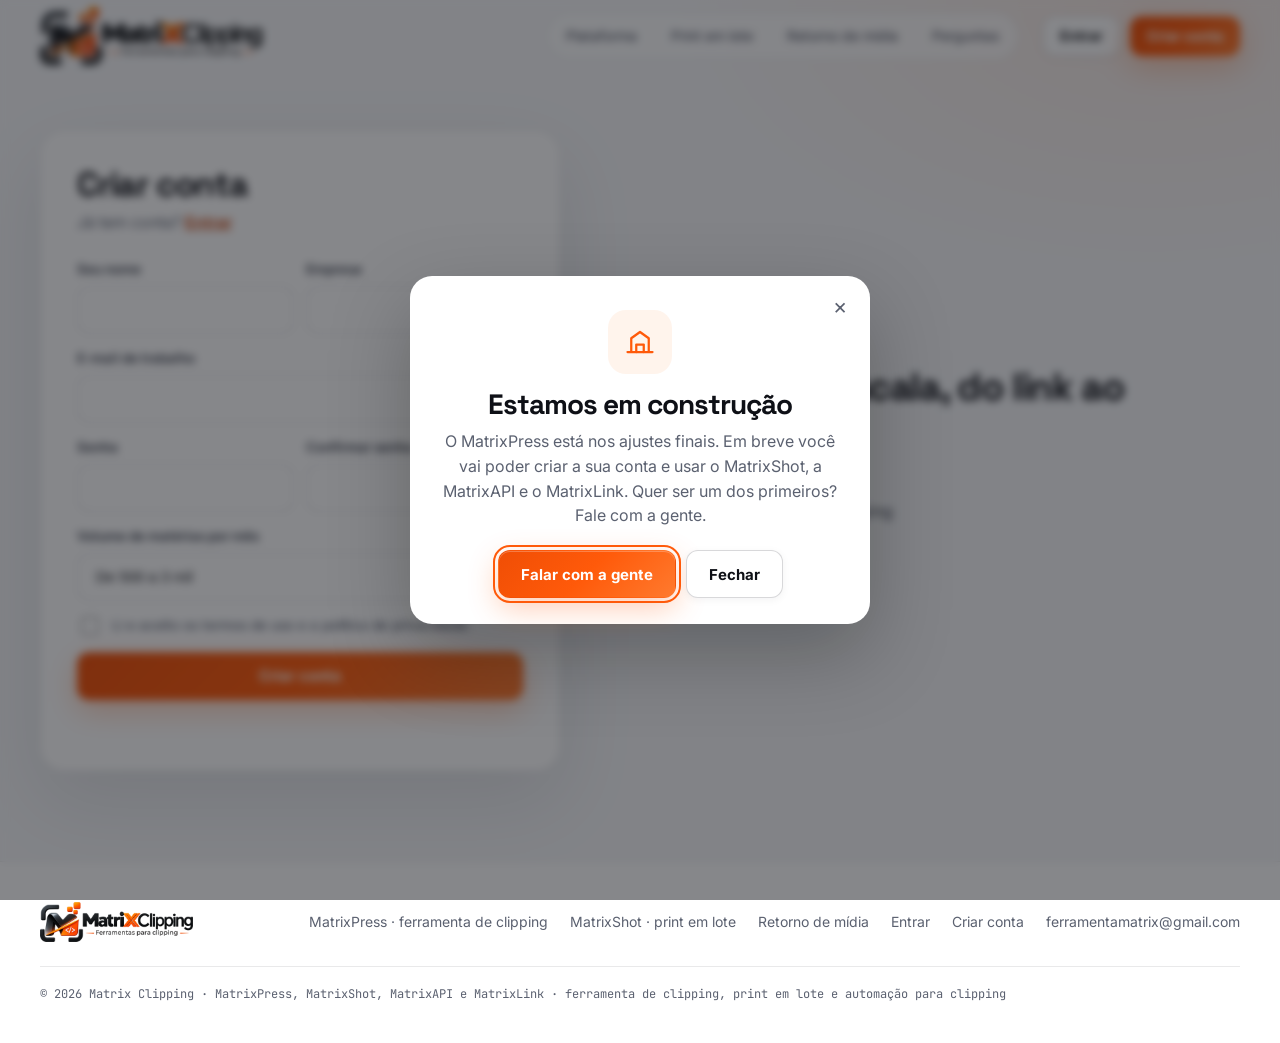
==== commit 19f661f2: "Add files via upload" ====
--- a/cadastro/index.html
+++ b/cadastro/index.html
@@ -86,9 +86,9 @@
       <span class="tag">matrix clipping</span>
       <h2>Clipping em escala, do link ao relatório.</h2>
       <ul class="ticks">
-        <li><svg width="16" height="16" viewBox="0 0 24 24" fill="none" stroke="currentColor" stroke-width="1.8" stroke-linecap="round" stroke-linejoin="round" aria-hidden="true"><path d="m5 12 5 5 9-10"/></svg> Print em lote, em paralelo</li>
-        <li><svg width="16" height="16" viewBox="0 0 24 24" fill="none" stroke="currentColor" stroke-width="1.8" stroke-linecap="round" stroke-linejoin="round" aria-hidden="true"><path d="m5 12 5 5 9-10"/></svg> Centimetragem e retorno de mídia</li>
-        <li><svg width="16" height="16" viewBox="0 0 24 24" fill="none" stroke="currentColor" stroke-width="1.8" stroke-linecap="round" stroke-linejoin="round" aria-hidden="true"><path d="m5 12 5 5 9-10"/></svg> Relatórios, permissões e API</li>
+        <li><svg width="16" height="16" viewBox="0 0 24 24" fill="none" stroke="currentColor" stroke-width="1.8" stroke-linecap="round" stroke-linejoin="round" aria-hidden="true"><path d="m5 12 5 5 9-10"/></svg> MatrixShot: print em lote</li>
+        <li><svg width="16" height="16" viewBox="0 0 24 24" fill="none" stroke="currentColor" stroke-width="1.8" stroke-linecap="round" stroke-linejoin="round" aria-hidden="true"><path d="m5 12 5 5 9-10"/></svg> MatrixPress: a central de clipping</li>
+        <li><svg width="16" height="16" viewBox="0 0 24 24" fill="none" stroke="currentColor" stroke-width="1.8" stroke-linecap="round" stroke-linejoin="round" aria-hidden="true"><path d="m5 12 5 5 9-10"/></svg> MatrixAPI e MatrixLink</li>
       </ul>
     </aside>
   </div>
@@ -100,15 +100,15 @@
         <img src="../assets/img/logo.png" srcset="../assets/img/logo.png 1x, ../assets/img/logo@2x.png 2x" alt="Matrix Clipping, ferramenta de clipping" width="460" height="120">
       </a>
       <nav class="footer-links" aria-label="Rodapé">
-        <a href="../plataforma/index.html">Ferramenta de clipping</a>
-        <a href="../print-em-lote/index.html">Print em lote</a>
+        <a href="../plataforma/index.html">MatrixPress · ferramenta de clipping</a>
+        <a href="../print-em-lote/index.html">MatrixShot · print em lote</a>
         <a href="../index.html#retorno">Retorno de mídia</a>
         <a href="../entrar/index.html">Entrar</a>
         <a href="../cadastro/index.html">Criar conta</a>
         <a data-email href="#">ferramentamatrix@gmail.com</a>
       </nav>
     </div>
-    <div class="copy">© <span data-year>2026</span> Matrix Clipping · ferramenta de clipping, print em lote e automação para clipping</div>
+    <div class="copy">© <span data-year>2026</span> Matrix Clipping · MatrixPress, MatrixShot, MatrixAPI e MatrixLink · ferramenta de clipping, print em lote e automação para clipping</div>
   </div>
 </footer>
 <script src="../assets/js/config.js"></script>
--- a/assets/css/main.css
+++ b/assets/css/main.css
@@ -568,3 +568,36 @@
 }
 .split > *, .explorer > *, .ex-panel > * { min-width: 0; }
 [data-panel][hidden] { display: none !important; }
+
+/* ---------- Topo no celular: Entrar e Criar conta sempre visíveis ---------- */
+@media (max-width: 820px) {
+  .header-inner { gap: 10px; }
+  .header-actions { gap: 8px; }
+  .header-actions .btn-glass { display: inline-flex; }
+  .header-actions .btn { min-height: 38px; padding: 0 13px; font-size: 13.5px; border-radius: 10px; }
+  .logo img { height: 44px; }
+}
+@media (max-width: 480px) {
+  .site-header .container { width: calc(100% - 24px); }
+  .header-inner { min-height: 62px; gap: 6px; }
+  .header-actions { gap: 6px; }
+  .header-actions .btn { min-height: 36px; padding: 0 10px; font-size: 13px; }
+  .header-actions .btn-primary { padding: 0 10px; font-size: 13px; }
+  .menu-toggle { width: 36px; height: 36px; border-radius: 10px; }
+  .site-header .logo img { height: 34px; }
+}
+@media (max-width: 370px) {
+  .site-header .logo img { height: 28px; }
+  .header-actions .btn, .header-actions .btn-primary { padding: 0 8px; font-size: 12.5px; }
+}
+
+/* ---------- Aviso "em construção" ---------- */
+.mc-modal { position: fixed; inset: 0; z-index: 200; display: grid; place-items: center; padding: 20px; background: rgba(14,16,22,.5); backdrop-filter: blur(4px); animation: fadeIn .2s ease; }
+.mc-modal-box { position: relative; width: min(460px, 100%); padding: 34px 28px 26px; border-radius: 22px; background: #fff; text-align: center; box-shadow: 0 30px 80px rgba(0,0,0,.25); animation: rise .3s ease both; }
+.mc-modal-ico { width: 64px; height: 64px; margin: 0 auto 16px; display: grid; place-items: center; border-radius: 18px; background: #fff4ec; color: var(--brand); }
+.mc-modal-box h2 { font-size: 28px; margin-bottom: 10px; }
+.mc-modal-box p { margin: 0 0 22px; color: var(--muted); }
+.mc-modal-box .cta-row { justify-content: center; }
+.mc-modal-x { position: absolute; top: 12px; right: 12px; width: 36px; height: 36px; border: 0; border-radius: 10px; background: none; font-size: 22px; line-height: 1; color: var(--muted); }
+.mc-modal-x:hover { background: var(--bg-2); color: var(--text); }
+@keyframes fadeIn { from { opacity: 0; } }
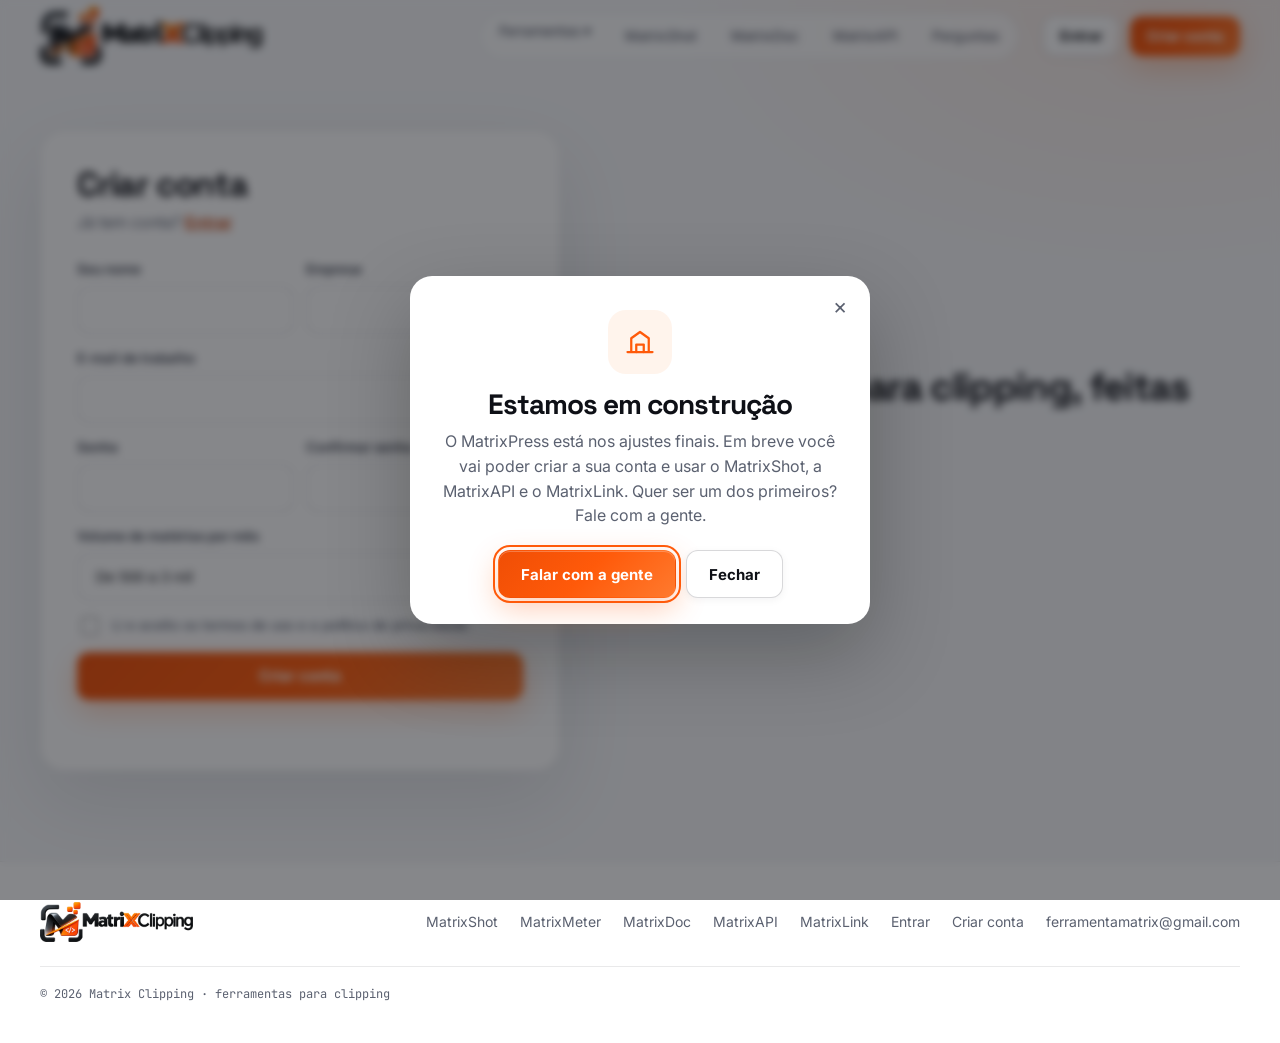
==== commit 58fdb9a4: "Add files via upload" ====
--- a/cadastro/index.html
+++ b/cadastro/index.html
@@ -29,12 +29,14 @@
 <header class="site-header">
   <div class="container header-inner">
     <a class="logo" href="../index.html" aria-label="Página inicial">
-      <img src="../assets/img/logo.png" srcset="../assets/img/logo.png 1x, ../assets/img/logo@2x.png 2x" alt="Matrix Clipping, ferramenta de clipping" width="460" height="120">
+      <img src="../assets/img/logo.png" srcset="../assets/img/logo.png 1x, ../assets/img/logo@2x.png 2x" alt="Matrix Clipping" width="460" height="120">
     </a>
     <nav class="nav" aria-label="Principal">
-      <a href="../plataforma/index.html">Plataforma</a>
-      <a href="../print-em-lote/index.html">Print em lote</a>
-      <a href="../index.html#retorno">Retorno de mídia</a>
+      <div class="nav-drop"><a href="../plataforma/index.html" aria-haspopup="true">Ferramentas <span aria-hidden="true">▾</span></a>
+        <div class="drop"><a href="../matrixshot/index.html"><b>MatrixShot</b><small>Print e screenshot em lote</small></a><a href="../matrixmeter/index.html"><b>MatrixMeter</b><small>Altura, largura e centimetragem</small></a><a href="../matrixdoc/index.html"><b>MatrixDoc</b><small>PDF e Excel para dados e relatórios</small></a><a href="../matrixapi/index.html"><b>MatrixAPI</b><small>As ferramentas no seu sistema</small></a><a href="../matrixlink/index.html"><b>MatrixLink</b><small>Entrega por webhook, SFTP e e-mail</small></a><a class="drop-all" href="../plataforma/index.html">Ver todas as ferramentas →</a></div></div>
+      <a href="../matrixshot/index.html">MatrixShot</a>
+      <a href="../matrixdoc/index.html">MatrixDoc</a>
+      <a href="../matrixapi/index.html">MatrixAPI</a>
       <a href="../index.html#perguntas">Perguntas</a>
     </nav>
     <div class="header-actions">
@@ -46,11 +48,10 @@
     </div>
   </div>
   <nav class="mobile-nav" id="mobileNav" aria-label="Menu móvel" hidden>
-    <a href="../plataforma/index.html">Plataforma</a>
-    <a href="../print-em-lote/index.html">Print em lote</a>
-    <a href="../index.html#retorno">Retorno de mídia</a>
+    <span class="mn-lbl">Ferramentas</span>
+    <a href="../matrixshot/index.html">MatrixShot</a><a href="../matrixmeter/index.html">MatrixMeter</a><a href="../matrixdoc/index.html">MatrixDoc</a><a href="../matrixapi/index.html">MatrixAPI</a><a href="../matrixlink/index.html">MatrixLink</a>
+    <a href="../plataforma/index.html">Todas as ferramentas</a>
     <a href="../index.html#perguntas">Perguntas</a>
-    <a href="../entrar/index.html">Entrar</a>
   </nav>
 </header>
 
@@ -84,10 +85,10 @@
     </section>
     <aside class="auth-side">
       <span class="tag">matrix clipping</span>
-      <h2>Clipping em escala, do link ao relatório.</h2>
+      <h2>Ferramentas para clipping, feitas para escala.</h2>
       <ul class="ticks">
-        <li><svg width="16" height="16" viewBox="0 0 24 24" fill="none" stroke="currentColor" stroke-width="1.8" stroke-linecap="round" stroke-linejoin="round" aria-hidden="true"><path d="m5 12 5 5 9-10"/></svg> MatrixShot: print em lote</li>
-        <li><svg width="16" height="16" viewBox="0 0 24 24" fill="none" stroke="currentColor" stroke-width="1.8" stroke-linecap="round" stroke-linejoin="round" aria-hidden="true"><path d="m5 12 5 5 9-10"/></svg> MatrixPress: a central de clipping</li>
+        <li><svg width="16" height="16" viewBox="0 0 24 24" fill="none" stroke="currentColor" stroke-width="1.8" stroke-linecap="round" stroke-linejoin="round" aria-hidden="true"><path d="m5 12 5 5 9-10"/></svg> MatrixShot e MatrixMeter</li>
+        <li><svg width="16" height="16" viewBox="0 0 24 24" fill="none" stroke="currentColor" stroke-width="1.8" stroke-linecap="round" stroke-linejoin="round" aria-hidden="true"><path d="m5 12 5 5 9-10"/></svg> MatrixDoc</li>
         <li><svg width="16" height="16" viewBox="0 0 24 24" fill="none" stroke="currentColor" stroke-width="1.8" stroke-linecap="round" stroke-linejoin="round" aria-hidden="true"><path d="m5 12 5 5 9-10"/></svg> MatrixAPI e MatrixLink</li>
       </ul>
     </aside>
@@ -97,18 +98,20 @@
   <div class="container">
     <div class="footer-row">
       <a class="logo" href="../index.html" aria-label="Página inicial">
-        <img src="../assets/img/logo.png" srcset="../assets/img/logo.png 1x, ../assets/img/logo@2x.png 2x" alt="Matrix Clipping, ferramenta de clipping" width="460" height="120">
+        <img src="../assets/img/logo.png" srcset="../assets/img/logo.png 1x, ../assets/img/logo@2x.png 2x" alt="Matrix Clipping" width="460" height="120">
       </a>
       <nav class="footer-links" aria-label="Rodapé">
-        <a href="../plataforma/index.html">MatrixPress · ferramenta de clipping</a>
-        <a href="../print-em-lote/index.html">MatrixShot · print em lote</a>
-        <a href="../index.html#retorno">Retorno de mídia</a>
+        <a href="../matrixshot/index.html">MatrixShot</a>
+        <a href="../matrixmeter/index.html">MatrixMeter</a>
+        <a href="../matrixdoc/index.html">MatrixDoc</a>
+        <a href="../matrixapi/index.html">MatrixAPI</a>
+        <a href="../matrixlink/index.html">MatrixLink</a>
         <a href="../entrar/index.html">Entrar</a>
         <a href="../cadastro/index.html">Criar conta</a>
         <a data-email href="#">ferramentamatrix@gmail.com</a>
       </nav>
     </div>
-    <div class="copy">© <span data-year>2026</span> Matrix Clipping · MatrixPress, MatrixShot, MatrixAPI e MatrixLink · ferramenta de clipping, print em lote e automação para clipping</div>
+    <div class="copy">© <span data-year>2026</span> Matrix Clipping · ferramentas para clipping</div>
   </div>
 </footer>
 <script src="../assets/js/config.js"></script>
--- a/assets/css/main.css
+++ b/assets/css/main.css
@@ -601,3 +601,101 @@
 .mc-modal-x { position: absolute; top: 12px; right: 12px; width: 36px; height: 36px; border: 0; border-radius: 10px; background: none; font-size: 22px; line-height: 1; color: var(--muted); }
 .mc-modal-x:hover { background: var(--bg-2); color: var(--text); }
 @keyframes fadeIn { from { opacity: 0; } }
+
+/* ---------- Produtos (MatrixShot, MatrixAPI, MatrixLink) ---------- */
+.prods { display: grid; grid-template-columns: repeat(3, 1fr); gap: 18px; }
+.prod { position: relative; display: flex; flex-direction: column; padding: 30px 26px; border-radius: var(--r-lg); background: #fff; border: 1px solid var(--line); text-decoration: none; color: var(--text); overflow: hidden; transition: transform .25s, border-color .25s, box-shadow .25s; }
+.prod::after { content: ""; position: absolute; right: -60px; top: -60px; width: 180px; height: 180px; border-radius: 50%; background: radial-gradient(circle, rgba(255,90,10,.16), transparent 70%); transition: transform .4s; }
+.prod:hover { transform: translateY(-6px); border-color: rgba(255,90,10,.45); box-shadow: 0 24px 60px rgba(15,18,30,.10); }
+.prod:hover::after { transform: scale(1.4); }
+.prod .ico { width: 52px; height: 52px; display: grid; place-items: center; border-radius: 14px; background: linear-gradient(135deg, #f04e05, var(--brand-2)); color: #fff; margin-bottom: 20px; box-shadow: 0 10px 24px var(--brand-glow); }
+.prod h3 { font-size: 30px; letter-spacing: -.04em; margin-bottom: 10px; }
+.prod p { margin: 0 0 22px; color: var(--muted); }
+.prod-go { margin-top: auto; font-weight: 700; color: var(--brand-ink); }
+.split h2 { font-size: clamp(36px, 4.4vw, 58px); }
+@media (max-width: 1040px) { .prods { grid-template-columns: 1fr; } .prod { padding: 24px 22px; } }
+.code-card { font-size: 12px; }
+
+/* ---------- Menu de ferramentas ---------- */
+.nav-drop { position: relative; }
+.nav-drop > a.on { background: var(--glass-2); color: var(--text); }
+.drop { position: absolute; top: calc(100% + 10px); left: -8px; width: 330px; padding: 8px; border-radius: 18px; background: #fff; border: 1px solid var(--line-2); box-shadow: 0 24px 60px rgba(15,18,30,.14); opacity: 0; visibility: hidden; transform: translateY(6px); transition: opacity .18s, transform .18s, visibility .18s; z-index: 60; }
+.drop::before { content: ""; position: absolute; left: 0; right: 0; top: -12px; height: 12px; }
+.nav-drop:hover .drop, .nav-drop:focus-within .drop { opacity: 1; visibility: visible; transform: none; }
+.drop a { display: block; padding: 10px 12px; border-radius: 12px; text-decoration: none; color: var(--text); }
+.drop a:hover, .drop a[aria-current="page"] { background: #fff4ec; }
+.drop a b { display: block; font-family: var(--display); font-size: 15px; }
+.drop a small { display: block; color: var(--muted); font-size: 12.5px; }
+.drop .drop-all { margin-top: 4px; border-top: 1px solid var(--line); border-radius: 0 0 12px 12px; font-weight: 600; font-size: 13.5px; color: var(--brand-ink); }
+.mobile-nav .mn-lbl { padding: 12px 0 2px; font-family: var(--mono); font-size: 11px; color: var(--muted); text-transform: uppercase; letter-spacing: .06em; }
+
+.tool-chips { display: flex; flex-wrap: wrap; gap: 8px; margin: 18px 0 0; padding: 0; list-style: none; }
+.tool-chips a { display: inline-flex; align-items: center; gap: 7px; padding: 7px 13px; border-radius: 99px; border: 1px solid var(--line-2); background: #fff; font-weight: 700; font-size: 13.5px; text-decoration: none; color: var(--text); transition: border-color .2s, transform .2s; }
+.tool-chips a::before { content: ""; width: 6px; height: 6px; border-radius: 50%; background: var(--brand); }
+.tool-chips a:hover { border-color: var(--brand); transform: translateY(-2px); }
+.tool-h1 { font-size: clamp(50px, 7.5vw, 100px); margin: 14px 0 12px; background: linear-gradient(90deg, var(--text) 55%, var(--brand)); -webkit-background-clip: text; background-clip: text; color: transparent; padding-bottom: 6px; }
+.prods { grid-template-columns: repeat(auto-fit, minmax(290px, 1fr)); }
+.duo { display: grid; grid-template-columns: 1fr 1fr; gap: 18px; }
+
+/* ---------- MatrixMeter (demo) ---------- */
+.meter { padding: 18px; border-radius: var(--r-lg); background: #fff; border: 1px solid var(--line-2); box-shadow: 0 30px 80px rgba(15,18,30,.12); }
+.browser-mini { border: 1px solid var(--line-2); border-radius: 12px; overflow: hidden; }
+.bm-bar { display: flex; align-items: center; gap: 6px; padding: 8px 12px; background: #f1f3f6; border-bottom: 1px solid var(--line); font: 11px var(--mono); color: var(--muted); }
+.bm-bar i { width: 8px; height: 8px; border-radius: 50%; background: #d5d9e1; }
+.bm-bar span { margin-left: 6px; }
+.meter-page { position: relative; height: 290px; padding: 14px; overflow: hidden; cursor: crosshair; user-select: none; touch-action: none; background: #fff; }
+.meter-page i { display: block; height: 7px; margin-bottom: 7px; border-radius: 3px; background: #e8eaef; pointer-events: none; }
+.meter-page i.nav { height: 11px; background: #1b1d24; margin-bottom: 14px; }
+.meter-page i.h { height: 12px; background: #1b1d24; width: 88%; }
+.meter-page i.s { width: 70%; }
+.meter-page i.img { height: 80px; margin: 10px 0; background: linear-gradient(135deg, #e6e3da, #d3cfc3); }
+.meter-page i.ad { height: 40px; margin: 10px 0; background: repeating-linear-gradient(45deg, #f3f4f6, #f3f4f6 8px, #eceef2 8px, #eceef2 16px); }
+.meter-sel { position: absolute; border: 2px solid var(--brand); background: rgba(255,90,10,.08); box-shadow: 0 0 0 9999px rgba(15,18,30,.22); border-radius: 3px; pointer-events: none; }
+.meter-sel span { position: absolute; right: -2px; bottom: -24px; padding: 2px 7px; border-radius: 6px; background: var(--brand); color: #fff; font: 700 11px var(--mono); white-space: nowrap; }
+.meter-out { display: grid; grid-template-columns: repeat(3, 1fr); gap: 10px; margin-top: 14px; }
+.meter-out div { padding: 10px 12px; border-radius: 12px; background: var(--bg-2); }
+.meter-out small { display: block; font-family: var(--mono); font-size: 10.5px; color: var(--muted); }
+.meter-out b { display: block; font-family: var(--display); font-size: 20px; letter-spacing: -.02em; }
+.meter-out span { font-family: var(--mono); font-size: 11px; color: var(--muted); }
+.meter-out .hl { background: #fff4ec; }
+.meter-out .hl b { color: var(--brand-ink); }
+
+/* ---------- MatrixDoc (demo) ---------- */
+.docw { display: grid; grid-template-columns: 220px 1fr; gap: 14px; padding: 18px; border-radius: var(--r-lg); background: #fff; border: 1px solid var(--line-2); box-shadow: 0 30px 80px rgba(15,18,30,.12); }
+.doc-in { display: grid; gap: 6px; align-content: start; }
+.doc-file { display: flex; gap: 10px; align-items: center; padding: 10px; border-radius: 12px; background: var(--bg-2); margin-bottom: 6px; }
+.doc-file b { display: block; font-size: 12.5px; word-break: break-all; }
+.doc-file small { color: var(--muted); font-size: 11px; }
+.doc-ico { flex: 0 0 38px; height: 46px; display: grid; place-items: center; border-radius: 6px; background: #dc2626; color: #fff; font: 700 11px var(--mono); }
+.doc-lbl { margin: 4px 0 2px; font-family: var(--mono); font-size: 11px; color: var(--muted); }
+.doc-in label { display: flex; align-items: center; gap: 8px; padding: 7px 10px; border: 1px solid var(--line); border-radius: 10px; font-size: 13.5px; cursor: pointer; }
+.doc-in input { accent-color: var(--brand); width: 16px; height: 16px; }
+.doc-outw { min-width: 0; }
+.doc-outw .seg { margin-bottom: 10px; flex-wrap: wrap; }
+.doc-out { min-height: 270px; }
+.doc-out pre { margin: 0; padding: 14px; border-radius: 12px; background: #0e1016; color: #e5e7eb; font: 11.5px/1.6 var(--mono); white-space: pre-wrap; word-break: break-word; max-height: 330px; overflow: auto; }
+.doc-out pre .k { color: #ffb48a; } .doc-out pre .s { color: #a7f3d0; } .doc-out pre .c { color: #7c8496; }
+.doc-rel { border: 1px solid var(--line); border-radius: 12px; overflow: hidden; font-size: 12.5px; }
+.doc-rel-h { display: flex; justify-content: space-between; align-items: center; padding: 12px 14px; border-bottom: 2px solid var(--text); }
+.doc-rel-h b { font-family: var(--display); font-size: 15px; }
+.doc-rel table { width: 100%; border-collapse: collapse; }
+.doc-rel th, .doc-rel td { padding: 8px 12px; border-bottom: 1px solid var(--line); text-align: left; vertical-align: top; }
+.doc-rel th { font-family: var(--mono); font-size: 10.5px; color: var(--muted); font-weight: 400; background: var(--bg-2); }
+
+/* ---------- MatrixAPI: endpoints ---------- */
+.eps { display: grid; gap: 10px; }
+.ep { display: grid; grid-template-columns: 64px minmax(0, 1.2fr) 130px minmax(0, 1.5fr); gap: 14px; align-items: center; padding: 14px 18px; border-radius: 14px; background: #fff; border: 1px solid var(--line); }
+.ep code { font: 600 14px var(--mono); }
+.ep-t { font-weight: 700; color: var(--brand-ink); font-size: 14px; }
+.ep-d { color: var(--muted); font-size: 14px; }
+.method { justify-self: start; padding: 3px 9px; border-radius: 7px; font: 700 11px var(--mono); }
+.m-get { background: #e8f0fe; color: #2563eb; } .m-post { background: #e3f7ee; color: var(--ok); }
+
+@media (max-width: 1100px) { .nav-drop + a + a + a { display: none; } }
+@media (max-width: 1040px) { .duo { grid-template-columns: 1fr; } }
+@media (max-width: 720px) {
+  .docw { grid-template-columns: 1fr; }
+  .meter-out b { font-size: 16px; }
+  .ep { grid-template-columns: 56px 1fr; }
+  .ep-t, .ep-d { grid-column: 2; }
+}
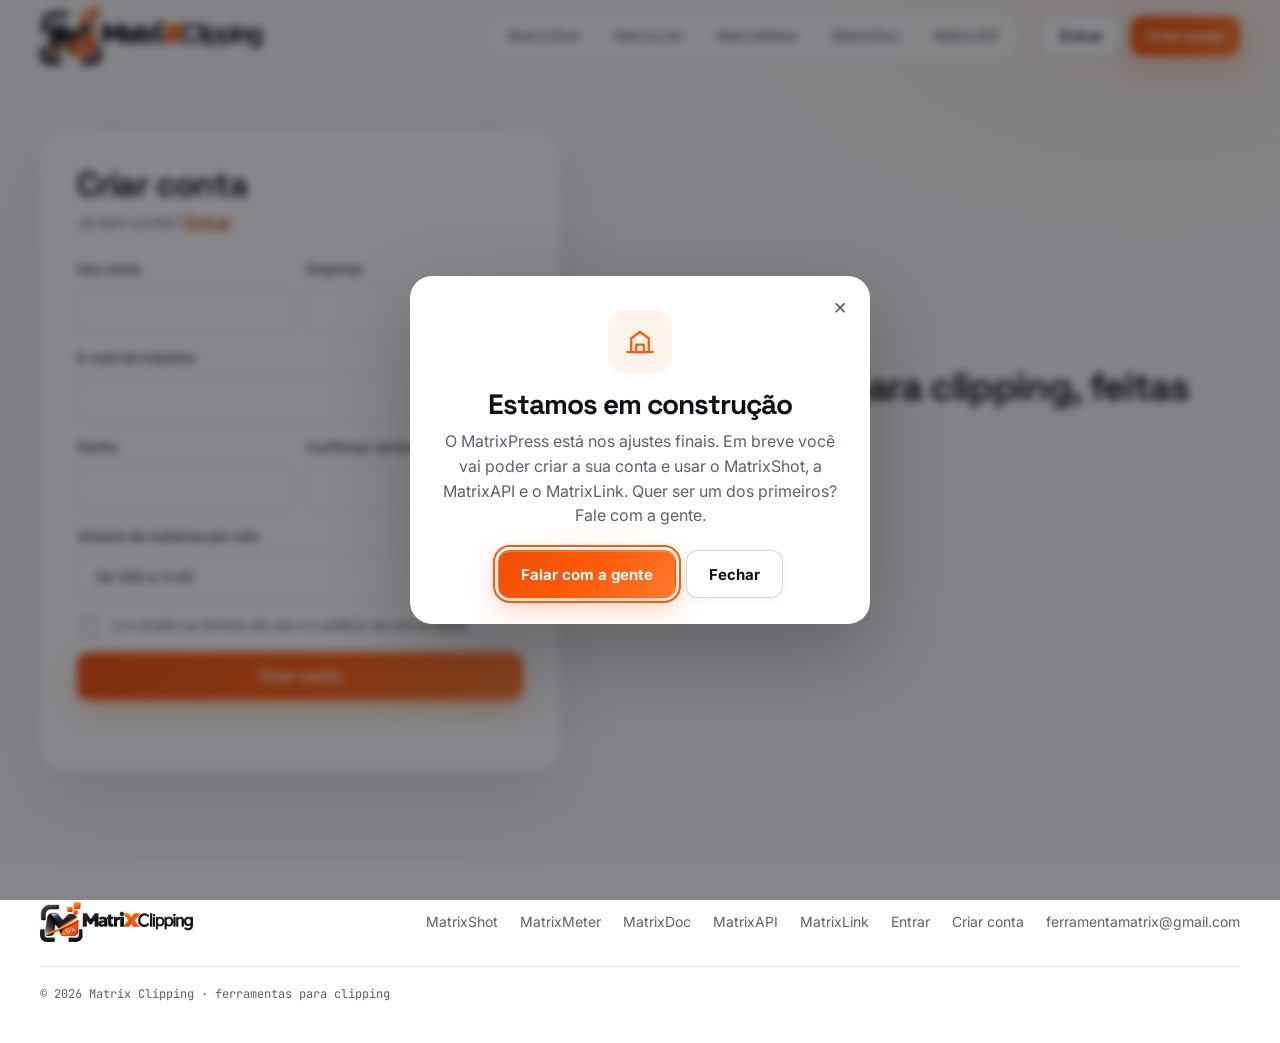
==== commit 89b02c7b: "Add files via upload" ====
--- a/cadastro/index.html
+++ b/cadastro/index.html
@@ -31,13 +31,12 @@
     <a class="logo" href="../index.html" aria-label="Página inicial">
       <img src="../assets/img/logo.png" srcset="../assets/img/logo.png 1x, ../assets/img/logo@2x.png 2x" alt="Matrix Clipping" width="460" height="120">
     </a>
-    <nav class="nav" aria-label="Principal">
-      <div class="nav-drop"><a href="../plataforma/index.html" aria-haspopup="true">Ferramentas <span aria-hidden="true">▾</span></a>
-        <div class="drop"><a href="../matrixshot/index.html"><b>MatrixShot</b><small>Print e screenshot em lote</small></a><a href="../matrixmeter/index.html"><b>MatrixMeter</b><small>Altura, largura e centimetragem</small></a><a href="../matrixdoc/index.html"><b>MatrixDoc</b><small>PDF e Excel para dados e relatórios</small></a><a href="../matrixapi/index.html"><b>MatrixAPI</b><small>As ferramentas no seu sistema</small></a><a href="../matrixlink/index.html"><b>MatrixLink</b><small>Entrega por webhook, SFTP e e-mail</small></a><a class="drop-all" href="../plataforma/index.html">Ver todas as ferramentas →</a></div></div>
-      <a href="../matrixshot/index.html">MatrixShot</a>
-      <a href="../matrixdoc/index.html">MatrixDoc</a>
-      <a href="../matrixapi/index.html">MatrixAPI</a>
-      <a href="../index.html#perguntas">Perguntas</a>
+    <nav class="nav" aria-label="Ferramentas">
+      <a href="../matrixshot/index.html" title="Print e screenshot em lote">MatrixShot</a>
+      <a href="../matrixlink/index.html" title="Extrator de informações de links">MatrixLink</a>
+      <a href="../matrixmeter/index.html" title="Altura, largura e centimetragem">MatrixMeter</a>
+      <a href="../matrixdoc/index.html" title="PDF e Excel para dados e relatórios">MatrixDoc</a>
+      <a href="../matrixapi/index.html" title="As ferramentas no seu sistema">MatrixAPI</a>
     </nav>
     <div class="header-actions">
       <a class="btn btn-glass" href="../entrar/index.html">Entrar</a>
@@ -49,8 +48,7 @@
   </div>
   <nav class="mobile-nav" id="mobileNav" aria-label="Menu móvel" hidden>
     <span class="mn-lbl">Ferramentas</span>
-    <a href="../matrixshot/index.html">MatrixShot</a><a href="../matrixmeter/index.html">MatrixMeter</a><a href="../matrixdoc/index.html">MatrixDoc</a><a href="../matrixapi/index.html">MatrixAPI</a><a href="../matrixlink/index.html">MatrixLink</a>
-    <a href="../plataforma/index.html">Todas as ferramentas</a>
+    <a href="../matrixshot/index.html">MatrixShot</a><a href="../matrixlink/index.html">MatrixLink</a><a href="../matrixmeter/index.html">MatrixMeter</a><a href="../matrixdoc/index.html">MatrixDoc</a><a href="../matrixapi/index.html">MatrixAPI</a>
     <a href="../index.html#perguntas">Perguntas</a>
   </nav>
 </header>
@@ -87,9 +85,9 @@
       <span class="tag">matrix clipping</span>
       <h2>Ferramentas para clipping, feitas para escala.</h2>
       <ul class="ticks">
-        <li><svg width="16" height="16" viewBox="0 0 24 24" fill="none" stroke="currentColor" stroke-width="1.8" stroke-linecap="round" stroke-linejoin="round" aria-hidden="true"><path d="m5 12 5 5 9-10"/></svg> MatrixShot e MatrixMeter</li>
-        <li><svg width="16" height="16" viewBox="0 0 24 24" fill="none" stroke="currentColor" stroke-width="1.8" stroke-linecap="round" stroke-linejoin="round" aria-hidden="true"><path d="m5 12 5 5 9-10"/></svg> MatrixDoc</li>
-        <li><svg width="16" height="16" viewBox="0 0 24 24" fill="none" stroke="currentColor" stroke-width="1.8" stroke-linecap="round" stroke-linejoin="round" aria-hidden="true"><path d="m5 12 5 5 9-10"/></svg> MatrixAPI e MatrixLink</li>
+        <li><svg width="16" height="16" viewBox="0 0 24 24" fill="none" stroke="currentColor" stroke-width="1.8" stroke-linecap="round" stroke-linejoin="round" aria-hidden="true"><path d="m5 12 5 5 9-10"/></svg> MatrixShot e MatrixLink</li>
+        <li><svg width="16" height="16" viewBox="0 0 24 24" fill="none" stroke="currentColor" stroke-width="1.8" stroke-linecap="round" stroke-linejoin="round" aria-hidden="true"><path d="m5 12 5 5 9-10"/></svg> MatrixMeter e MatrixDoc</li>
+        <li><svg width="16" height="16" viewBox="0 0 24 24" fill="none" stroke="currentColor" stroke-width="1.8" stroke-linecap="round" stroke-linejoin="round" aria-hidden="true"><path d="m5 12 5 5 9-10"/></svg> MatrixAPI</li>
       </ul>
     </aside>
   </div>
--- a/assets/css/main.css
+++ b/assets/css/main.css
@@ -68,9 +68,9 @@
 .logo-text { font-family: var(--display); font-size: 19px; letter-spacing: -.03em; white-space: nowrap; }
 .logo-text b { font-weight: 700; }
 .logo-text span { font-weight: 400; color: var(--muted); }
-.nav { display: flex; gap: 6px; margin-left: auto; padding: 5px; border: 1px solid var(--line); border-radius: 99px; background: rgba(255,255,255,.7); backdrop-filter: blur(10px); }
-.nav a { padding: 7px 14px; border-radius: 99px; font-size: 14px; color: #3b4050; text-decoration: none; transition: background .2s, color .2s; }
-.nav a:hover, .nav a[aria-current="page"] { background: var(--glass-2); color: var(--text); }
+.site-header .nav { display: flex; gap: 6px; margin-left: auto; padding: 5px; border: 1px solid var(--line); border-radius: 99px; background: rgba(255,255,255,.7); backdrop-filter: blur(10px); }
+.site-header .nav a { padding: 7px 14px; border-radius: 99px; font-size: 14px; color: #3b4050; text-decoration: none; transition: background .2s, color .2s; }
+.site-header .nav a:hover, .site-header .nav a[aria-current="page"] { background: var(--glass-2); color: var(--text); }
 .header-actions { display: flex; gap: 10px; align-items: center; }
 .header-actions .btn { min-height: 40px; padding: 0 16px; font-size: 14px; }
 .menu-toggle { display: none; width: 42px; height: 42px; border: 1px solid var(--line-2); border-radius: 12px; background: #fff; color: var(--text); align-items: center; justify-content: center; }
@@ -235,7 +235,7 @@
   .cards { grid-template-columns: 1fr 1fr; }
 }
 @media (max-width: 820px) {
-  .nav, .header-actions .btn-glass { display: none; }
+  .site-header .nav, .header-actions .btn-glass { display: none; }
   .menu-toggle { display: inline-flex; }
   .header-actions { margin-left: auto; }
   .site-header { background: rgba(255, 255, 255, .88); backdrop-filter: blur(16px); }
@@ -699,3 +699,21 @@
   .ep { grid-template-columns: 56px 1fr; }
   .ep-t, .ep-d { grid-column: 2; }
 }
+
+/* ---------- Menu: só as ferramentas ---------- */
+.site-header .site-header .nav a { white-space: nowrap; }
+@media (max-width: 1240px) { .site-header .nav a { padding: 7px 10px; font-size: 13.5px; } }
+@media (max-width: 1100px) { .site-header .nav { display: none; } .menu-toggle { display: inline-flex; } }
+
+/* ---------- MatrixLink (demo) ---------- */
+.linkw { display: grid; grid-template-columns: 230px 1fr; gap: 14px; padding: 18px; border-radius: var(--r-lg); background: #fff; border: 1px solid var(--line-2); box-shadow: 0 30px 80px rgba(15,18,30,.12); }
+.lk-in { display: grid; gap: 6px; align-content: start; }
+.lk-in button { display: flex; gap: 8px; align-items: flex-start; padding: 9px 10px; border: 1px solid var(--line); border-radius: 10px; background: #fff; text-align: left; font: 12px/1.35 var(--mono); color: #3b4050; word-break: break-all; transition: border-color .2s, background .2s; }
+.lk-in button:hover { border-color: var(--line-2); }
+.lk-in button.on { border-color: rgba(255,90,10,.5); background: #fff4ec; color: var(--text); }
+.lk-ok { flex: 0 0 16px; height: 16px; display: grid; place-items: center; border-radius: 50%; background: #e3f7ee; color: var(--ok); font-size: 10px; font-weight: 800; }
+.lk-note { font-family: var(--mono); font-size: 11px; color: var(--ok); margin-top: 2px; }
+.lk-vis { display: grid; gap: 7px; }
+.lk-vis .row { grid-template-columns: 92px 1fr; }
+.lk-vis .row dd { white-space: normal; }
+@media (max-width: 720px) { .linkw { grid-template-columns: 1fr; } }
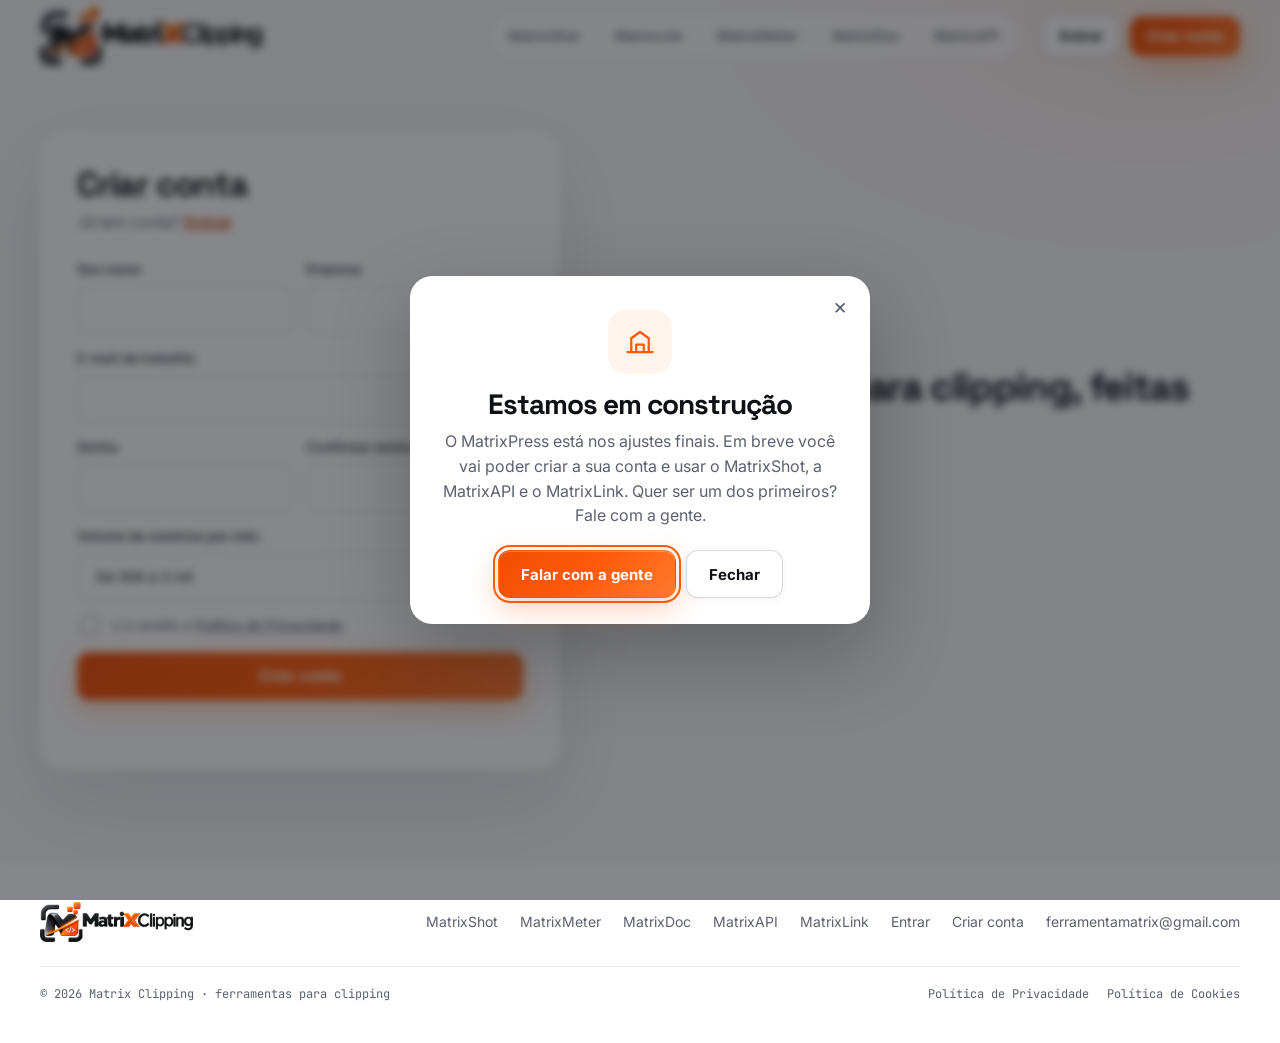
==== commit e2066a97: "Add files via upload" ====
--- a/cadastro/index.html
+++ b/cadastro/index.html
@@ -76,7 +76,7 @@
             <option value="12000+">Mais de 12 mil</option>
           </select>
         </label>
-        <label class="check"><input type="checkbox" name="aceite" required> <span>Li e aceito os termos de uso e a política de privacidade.</span></label>
+        <label class="check"><input type="checkbox" name="aceite" required> <span>Li e aceito a <a href="../privacidade/index.html" target="_blank">Política de Privacidade</a>.</span></label>
         <button class="btn btn-primary btn-block" type="submit">Criar conta</button>
         <p class="form-msg" id="signupMsg" role="status" aria-live="polite"></p>
       </form>
@@ -109,7 +109,7 @@
         <a data-email href="#">ferramentamatrix@gmail.com</a>
       </nav>
     </div>
-    <div class="copy">© <span data-year>2026</span> Matrix Clipping · ferramentas para clipping</div>
+    <div class="copy"><span>© <span data-year>2026</span> Matrix Clipping · ferramentas para clipping</span><span class="legal-links"><a href="../privacidade/index.html">Política de Privacidade</a><a href="../cookies/index.html">Política de Cookies</a></span></div>
   </div>
 </footer>
 <script src="../assets/js/config.js"></script>
--- a/assets/css/main.css
+++ b/assets/css/main.css
@@ -717,3 +717,42 @@
 .lk-vis .row { grid-template-columns: 92px 1fr; }
 .lk-vis .row dd { white-space: normal; }
 @media (max-width: 720px) { .linkw { grid-template-columns: 1fr; } }
+
+/* ---------- Rodapé: links legais ---------- */
+.copy { display: flex; flex-wrap: wrap; justify-content: space-between; gap: 8px 20px; }
+.legal-links { display: flex; flex-wrap: wrap; gap: 6px 18px; }
+.legal-links a { color: var(--muted); text-decoration: none; }
+.legal-links a:hover { color: var(--text); text-decoration: underline; }
+
+/* ---------- Páginas legais ---------- */
+.legal { padding-top: 140px; }
+.legal-wrap { display: grid; grid-template-columns: 240px minmax(0, 1fr); gap: 56px; align-items: start; }
+.legal-side { position: sticky; top: 110px; display: grid; gap: 10px; }
+.legal-side .tag { justify-self: start; margin-bottom: 6px; }
+.legal-side > a { color: var(--muted); text-decoration: none; font-weight: 500; padding: 8px 12px; border-radius: 10px; border: 1px solid transparent; }
+.legal-side > a:hover { color: var(--text); background: #fff; border-color: var(--line); }
+.legal-side > a[aria-current] { color: var(--brand-ink); background: #fff4ec; border-color: rgba(255,90,10,.25); }
+.legal-side p { margin-top: 14px; font-size: 13px; color: var(--muted); line-height: 1.6; }
+.legal-side p a { color: var(--brand-ink); }
+.legal-doc { max-width: 780px; font-size: 16px; line-height: 1.75; }
+.legal-doc h1 { font-size: clamp(36px, 5vw, 56px); }
+.legal-upd { margin: 14px 0 0; font-family: var(--mono); font-size: 12px; color: var(--muted); }
+.legal-lead { margin: 22px 0 10px; font-size: 18px; color: var(--text); }
+.legal-doc h2 { font-size: clamp(22px, 2.4vw, 28px); margin: 44px 0 12px; letter-spacing: -.02em; }
+.legal-doc h3 { font-size: 17px; margin: 24px 0 6px; letter-spacing: -.01em; font-family: var(--body, inherit); }
+.legal-doc p, .legal-doc li { color: #333846; }
+.legal-doc ul { padding-left: 20px; display: grid; gap: 6px; }
+.legal-doc a { color: var(--brand-ink); }
+.legal-doc .mono { font-family: var(--mono); font-size: 13px; }
+.legal-tbl { overflow-x: auto; margin: 14px 0; border: 1px solid var(--line); border-radius: 14px; background: #fff; }
+.legal-tbl table { width: 100%; border-collapse: collapse; font-size: 14.5px; line-height: 1.55; }
+.legal-tbl th { text-align: left; padding: 12px 16px; background: #f7f8fa; font-size: 12px; text-transform: uppercase; letter-spacing: .04em; color: var(--muted); }
+.legal-tbl td { padding: 12px 16px; border-top: 1px solid var(--line); vertical-align: top; }
+@media (max-width: 860px) {
+  .legal { padding-top: 110px; }
+  .legal-wrap { grid-template-columns: minmax(0, 1fr); gap: 28px; }
+  .legal-side { grid-template-columns: minmax(0,1fr) minmax(0,1fr); }
+  .legal-side { position: static; grid-template-columns: 1fr 1fr; }
+  .legal-side .tag, .legal-side p { grid-column: 1 / -1; }
+  .legal-side p { margin-top: 0; }
+}
